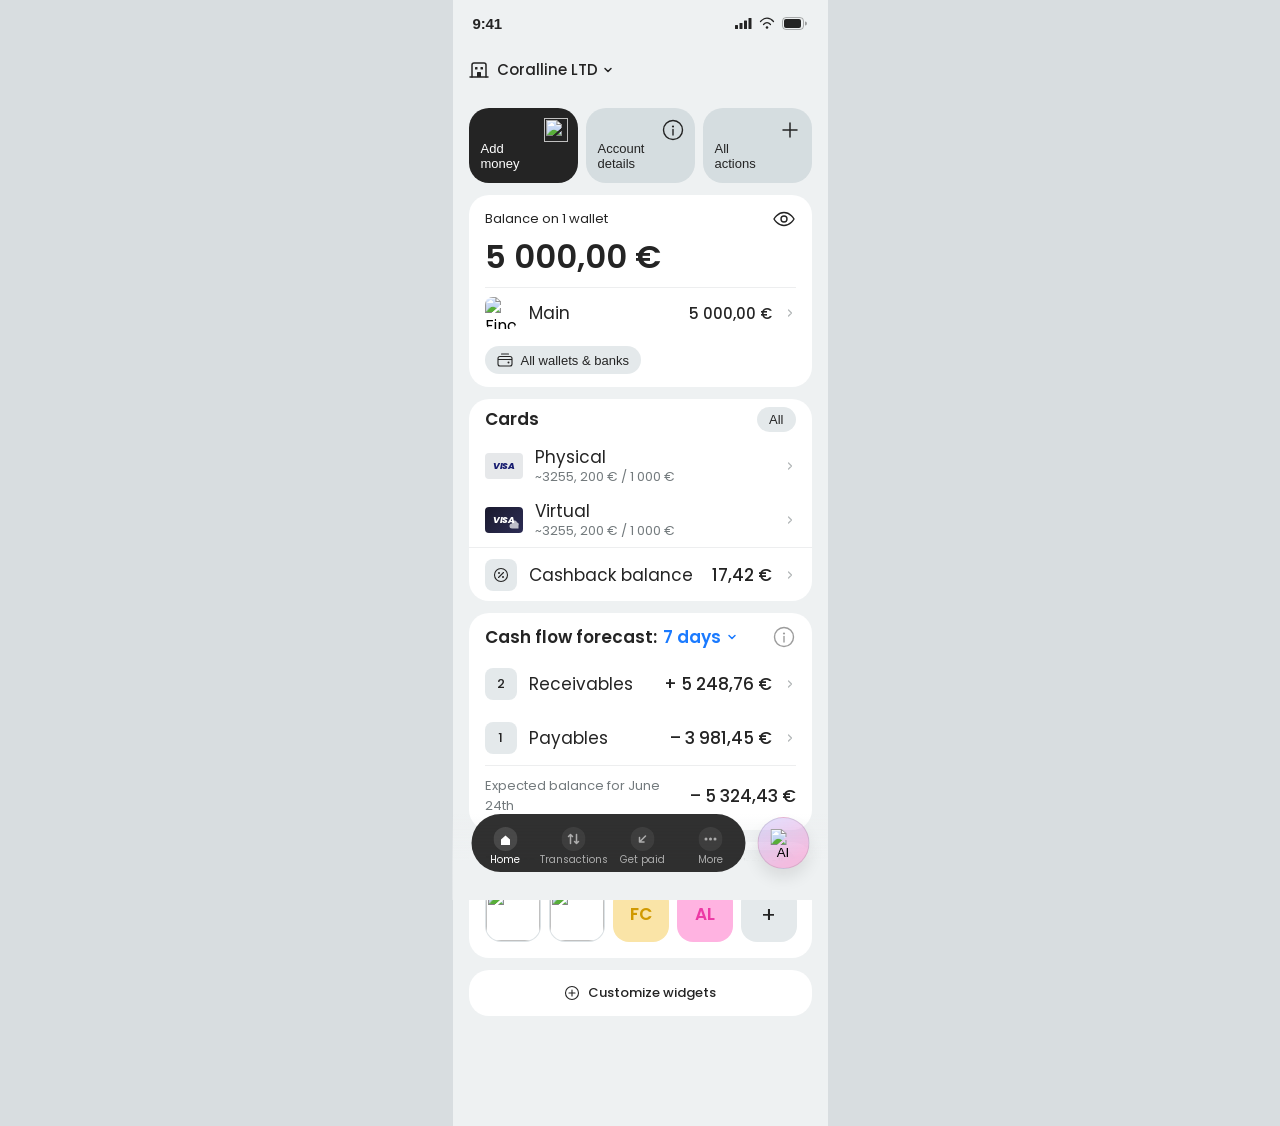
==== index.html @ 4041e0fc "added-card" ====
<!DOCTYPE html>
<html lang="en">
<head>
  <meta charset="UTF-8">
  <meta name="viewport" content="width=375, initial-scale=1.0, maximum-scale=1.0">
  <title>Finom – Dashboard</title>
  <link href="https://fonts.googleapis.com/css2?family=Poppins:wght@400;500;600&display=swap" rel="stylesheet">
  <style>
    *, *::before, *::after { box-sizing: border-box; margin: 0; padding: 0; }

    body {
      background: #d8dde0;
      display: flex;
      justify-content: center;
      min-height: 100vh;
      font-family: 'Poppins', sans-serif;
    }

    /* ── Screen shell ─────────────────────────────────────────── */
    .screen {
      width: 375px;
      background: #eef1f2;
      min-height: 100vh;
      position: relative;
      overflow-x: hidden;
    }

    /* ── Status bar ───────────────────────────────────────────── */
    .status-bar {
      background: #eef1f2;
      display: flex;
      justify-content: space-between;
      align-items: center;
      padding: 14px 20px 12px 20px;
      height: 44px;
    }
    .status-time {
      font-family: -apple-system, 'SF Pro Text', sans-serif;
      font-size: 15px;
      font-weight: 600;
      color: #242424;
      letter-spacing: -0.165px;
    }
    .status-icons { display: flex; align-items: center; gap: 7px; }

    /* ── Navigation bar ───────────────────────────────────────── */
    .nav-bar {
      background: #eef1f2;
      padding: 8px 16px;
      display: flex;
      align-items: center;
      height: 52px;
    }
    .nav-company {
      display: flex;
      align-items: center;
      gap: 8px;
    }
    .nav-company-name {
      display: flex;
      align-items: center;
      gap: 4px;
      font-size: 15px;
      font-weight: 500;
      color: #242424;
      line-height: 22px;
    }

    /* ── Scrollable content ───────────────────────────────────── */
    .content {
      padding: 12px 16px 110px;
      display: flex;
      flex-direction: column;
      gap: 12px;
    }

    /* ── Widget card base ─────────────────────────────────────── */
    .widget-card {
      background: #fff;
      border-radius: 20px;
      overflow: hidden;
      width: 100%;
    }

    /* ── Quick actions ────────────────────────────────────────── */
    .quick-actions {
      display: flex;
      gap: 8px;
    }
    .qa-btn {
      flex: 1;
      height: 75px;
      border-radius: 20px;
      position: relative;
      overflow: hidden;
      cursor: pointer;
      border: none;
      background: transparent;
    }
    .qa-btn.dark  { background: #242424; }
    .qa-btn.light { background: rgba(37, 78, 92, 0.12); }
    .qa-label {
      position: absolute;
      bottom: 12px;
      left: 12px;
      font-size: 13px;
      font-weight: 500;
      line-height: 15px;
      text-align: left;
    }
    .qa-btn.dark  .qa-label { color: #fff; }
    .qa-btn.light .qa-label { color: #242424; }
    .qa-icon {
      position: absolute;
      top: 10px;
      right: 10px;
      width: 24px;
      height: 24px;
      display: flex;
      align-items: center;
      justify-content: center;
    }

    /* ── Balance widget ───────────────────────────────────────── */
    .balance-title-row {
      display: flex;
      justify-content: space-between;
      align-items: center;
      padding: 12px 16px 4px;
    }
    .balance-label {
      font-size: 13px;
      font-weight: 400;
      color: #242424;
      line-height: 20px;
    }
    .balance-amount-row { padding: 4px 16px 12px; }
    .balance-amount {
      font-size: 32px;
      font-weight: 600;
      color: #242424;
      line-height: 36px;
    }
    .row-divider {
      height: 1px;
      background: rgba(36,47,51,0.08);
      margin: 0 16px;
    }
    .wallet-row {
      display: flex;
      align-items: center;
      gap: 12px;
      padding: 0 16px;
      height: 50px;
    }
    .finom-logo {
      width: 32px;
      height: 32px;
      border-radius: 8px;
      flex-shrink: 0;
      object-fit: cover;
    }
    .wallet-name {
      flex: 1;
      font-size: 17px;
      font-weight: 400;
      color: #242424;
    }
    .wallet-balance {
      font-size: 15px;
      font-weight: 500;
      color: #242424;
    }
    .all-wallets-wrap { padding: 8px 16px 12px; }
    .pill-btn {
      display: inline-flex;
      align-items: center;
      gap: 8px;
      background: rgba(37, 78, 92, 0.12);
      border: none;
      border-radius: 14px;
      padding: 6px 12px;
      font-size: 13px;
      font-weight: 500;
      color: #242424;
      cursor: pointer;
      line-height: 13px;
    }

    /* ── Cards widget ─────────────────────────────────────────── */
    .widget-header {
      display: flex;
      align-items: center;
      justify-content: space-between;
      padding: 6px 16px;
      height: 40px;
    }
    .widget-title {
      font-size: 17px;
      font-weight: 600;
      color: #242424;
      line-height: 22px;
    }
    .badge-btn {
      background: rgba(37, 78, 92, 0.12);
      border: none;
      border-radius: 14px;
      padding: 5px 12px;
      font-size: 13px;
      font-weight: 500;
      color: #242424;
      cursor: pointer;
    }
    .card-row {
      display: flex;
      align-items: center;
      gap: 12px;
      padding: 0 16px;
      height: 54px;
    }
    .card-thumb {
      width: 38px;
      height: 26px;
      border-radius: 4px;
      display: flex;
      align-items: center;
      justify-content: center;
      flex-shrink: 0;
      position: relative;
      overflow: hidden;
    }
    .card-thumb.physical { background: #e6e8ea; }
    .card-thumb.virtual  { background: linear-gradient(135deg, #1a1a2e 0%, #2c2c54 100%); }
    .card-visa {
      font-size: 9px;
      font-style: italic;
      font-weight: 800;
      letter-spacing: -0.5px;
      line-height: 1;
    }
    .card-thumb.physical .card-visa { color: #1a1f71; }
    .card-thumb.virtual  .card-visa { color: #fff; }
    .cloud-badge {
      position: absolute;
      bottom: 2px;
      right: 2px;
      width: 12px;
      height: 12px;
    }
    .card-info { flex: 1; }
    .card-name {
      font-size: 17px;
      font-weight: 400;
      color: #242424;
      line-height: 22px;
    }
    .card-sub {
      font-size: 13px;
      font-weight: 400;
      color: rgba(36,47,51,0.64);
      line-height: 18px;
    }
    .cashback-row {
      display: flex;
      align-items: center;
      gap: 12px;
      padding: 0 16px;
      height: 54px;
      border-top: 1px solid rgba(36,47,51,0.08);
    }
    .icon-block {
      width: 32px;
      height: 32px;
      background: rgba(37, 78, 92, 0.12);
      border-radius: 8px;
      display: flex;
      align-items: center;
      justify-content: center;
      flex-shrink: 0;
    }
    .row-label {
      flex: 1;
      font-size: 17px;
      font-weight: 400;
      color: #242424;
    }
    .row-value {
      font-size: 17px;
      font-weight: 500;
      color: #242424;
    }

    /* ── Cash flow widget ─────────────────────────────────────── */
    .cashflow-header {
      display: flex;
      align-items: center;
      justify-content: space-between;
      padding: 12px 16px 8px;
    }
    .cashflow-title {
      display: flex;
      align-items: center;
      gap: 2px;
      font-size: 17px;
      font-weight: 600;
      color: #242424;
      line-height: 22px;
    }
    .cashflow-period { color: #1a7aff; }
    .cashflow-row {
      display: flex;
      align-items: center;
      gap: 12px;
      padding: 0 16px;
      height: 54px;
    }
    .cashflow-conclusion {
      display: flex;
      justify-content: space-between;
      align-items: center;
      padding: 10px 16px 14px;
    }
    .cashflow-conclusion-label {
      font-size: 13px;
      color: rgba(36,47,51,0.64);
      line-height: 20px;
    }
    .cashflow-conclusion-value {
      font-size: 17px;
      font-weight: 500;
      color: #242424;
      white-space: nowrap;
    }

    /* ── Cash flow count badge ────────────────────────────────── */
    .cashflow-badge {
      width: 32px;
      height: 32px;
      background: rgba(37, 78, 92, 0.12);
      border-radius: 8px;
      display: flex;
      align-items: center;
      justify-content: center;
      font-size: 13px;
      font-weight: 500;
      color: #242424;
      flex-shrink: 0;
    }

    /* ── Team avatar widget ───────────────────────────────────── */
    .team-avatars-row {
      display: flex;
      gap: 8px;
      padding: 4px 16px 16px;
      overflow-x: auto;
      -ms-overflow-style: none;
      scrollbar-width: none;
    }
    .team-avatars-row::-webkit-scrollbar { display: none; }
    .team-avatar {
      width: 56px;
      height: 56px;
      border-radius: 16px;
      flex-shrink: 0;
      display: flex;
      align-items: center;
      justify-content: center;
      font-size: 17px;
      font-weight: 600;
      overflow: hidden;
      position: relative;
    }
    .team-avatar--photo {
      border: 1px solid rgba(37, 78, 92, 0.16);
      background: #fff;
    }
    .team-avatar--photo img {
      width: 100%;
      height: 100%;
      object-fit: cover;
    }
    .team-avatar--yellow { background: #fae4a7; color: #d09900; }
    .team-avatar--pink   { background: #ffb3e1; color: #ed39a5; }
    .team-avatar--add    { background: rgba(37, 78, 92, 0.12); color: #242424; font-weight: 400; font-size: 22px; }

    /* ── Customizer widget ────────────────────────────────────── */
    .customizer {
      display: flex;
      align-items: center;
      justify-content: center;
      padding: 13px 16px;
    }
    .customizer-btn {
      display: flex;
      align-items: center;
      gap: 8px;
      background: none;
      border: none;
      cursor: pointer;
      font-size: 13px;
      font-weight: 500;
      color: #242424;
      font-family: 'Poppins', sans-serif;
    }

    /* ── Chevron ──────────────────────────────────────────────── */
    .chev { flex-shrink: 0; }

    /* ── Bottom navigation ────────────────────────────────────── */
    .bottom-nav {
      position: fixed;
      bottom: 0;
      left: 50%;
      transform: translateX(-50%);
      width: 375px;
      height: 86px;
      background: linear-gradient(to bottom, rgba(238,241,242,0) 0%, #eef1f2 55%);
      display: flex;
      align-items: flex-start;
      justify-content: center;
      padding-top: 0;
      pointer-events: none;
    }
    .tab-bar-wrap {
      display: flex;
      align-items: center;
      gap: 12px;
      pointer-events: all;
    }
    .tab-bar {
      background: rgba(36, 36, 36, 0.94);
      border-radius: 40px;
      height: 58px;
      display: flex;
      width: 274px;
    }
    .tab {
      flex: 1;
      display: flex;
      flex-direction: column;
      align-items: center;
      justify-content: center;
      gap: 4px;
      padding: 7px 0 2px;
      cursor: pointer;
      text-decoration: none;
    }
    .tab-icon { width: 24px; height: 24px; opacity: 0.6; }
    .tab-icon svg { width: 100%; height: 100%; }
    .tab.active .tab-icon { opacity: 1; }
    .tab-label {
      font-size: 10px;
      font-weight: 400;
      color: rgba(255,255,255,0.6);
      line-height: 10px;
    }
    .tab.active .tab-label { color: #fff; }
    .ai-btn {
      width: 52px;
      height: 52px;
      border-radius: 50%;
      background: linear-gradient(150deg, rgba(169,142,242,0.3) 12%, rgba(254,66,180,0.3) 78%);
      border: 1px solid rgba(0,0,0,0.1);
      box-shadow: 0 9px 16px rgba(0,0,0,0.09);
      cursor: pointer;
      display: flex;
      align-items: center;
      justify-content: center;
      flex-shrink: 0;
    }
    .ai-btn img { width: 26px; height: 29px; }

    /* ═══════════════════════════════════════════
       CARDS OVERLAY
       ═══════════════════════════════════════════ */

    /* Root — initially hidden */
    .co-overlay {
      position: fixed; inset: 0; z-index: 200;
      pointer-events: none; opacity: 0;
      transition: opacity 200ms ease;
    }
    .co-overlay.is-open { pointer-events: all; opacity: 1; }

    /* Dimmed backdrop */
    .co-backdrop {
      position: absolute; inset: 0;
      background: rgba(0, 0, 0, 0.45); cursor: pointer;
    }

    /* Peek card behind the sheet (visible in the gap at top) */
    .co-peek-card {
      position: absolute; top: 32px; left: 50%;
      width: 351px; height: 40px;
      transform: translateX(-50%) translateY(100%);
      background: #d8dbdd;
      border-radius: 20px 20px 0 0;
      transition: transform 220ms cubic-bezier(0.4, 0, 0.2, 1);
      z-index: 0;
    }
    .co-overlay.is-open .co-peek-card { transform: translateX(-50%) translateY(0); }

    /* Sheet (375 px, starts below status bar with rounded top) */
    .co-sheet {
      position: absolute; top: 42px; bottom: 0; left: 50%;
      width: 375px; background: #eef1f2;
      border-radius: 20px 20px 0 0;
      display: flex; flex-direction: column;
      transform: translateX(-50%) translateY(100%);
      transition: transform 220ms cubic-bezier(0.4, 0, 0.2, 1);
      overflow: hidden; z-index: 1;
    }
    .co-overlay.is-open .co-sheet { transform: translateX(-50%) translateY(0); }

    /* Close-button row */
    .co-header {
      background: transparent; height: 44px;
      display: flex; align-items: center; padding: 0 12px; flex-shrink: 0;
    }
    .co-close-btn {
      width: 32px; height: 32px; border-radius: 50%;
      background: rgba(37, 78, 92, 0.08); border: none; cursor: pointer;
      display: flex; align-items: center; justify-content: center;
    }

    /* Scrollable body */
    .co-body {
      flex: 1; overflow-y: auto; padding: 12px 16px 40px;
      display: flex; flex-direction: column; gap: 12px;
      -webkit-overflow-scrolling: touch;
    }

    /* White section cards */
    .co-section { background: #fff; border-radius: 20px; overflow: hidden; flex-shrink: 0; }

    /* ── Physical card visual ───────────────── */
    .co-card-wrap { display: flex; justify-content: center; padding: 16px 16px 0; }
    .co-card {
      width: 278px; height: 174px; border-radius: 12px;
      background: linear-gradient(145deg, #e6e9ea 0%, #d0d5d6 55%, #e2e5e6 100%);
      box-shadow: 0 26px 14px -20px rgba(0, 0, 0, 0.1);
      position: relative; overflow: hidden; flex-shrink: 0;
      border: 1px solid rgba(81, 81, 81, 0.25);
    }
    /* Embossed horizontal texture */
    .co-card::before {
      content: ''; position: absolute; inset: 0; pointer-events: none;
      background: repeating-linear-gradient(
        0deg, transparent, transparent 7px,
        rgba(255,255,255,0.14) 7px, rgba(255,255,255,0.14) 8px);
    }
    /* Top-left shine */
    .co-card::after {
      content: ''; position: absolute; inset: 0; pointer-events: none;
      background: linear-gradient(135deg, rgba(255,255,255,0.28) 0%, transparent 55%);
    }
    .co-card__brand {
      position: absolute; top: 14px; left: 16px; z-index: 1;
      font-size: 21px; font-weight: 600; font-style: italic;
      color: #fe42b4; letter-spacing: -0.5px; line-height: 1;
    }
    .co-card__label-row {
      position: absolute; bottom: 44px; left: 16px; z-index: 1;
      display: flex; align-items: center; gap: 5px;
    }
    .co-card__label { font-size: 14px; font-weight: 400; color: #3a3a3a; line-height: 1; }
    .co-card__bottom {
      position: absolute; bottom: 14px; left: 16px; right: 16px; z-index: 1;
      display: flex; align-items: center; justify-content: space-between;
    }
    .co-card__number { font-size: 13px; color: #3a3a3a; letter-spacing: 0.5px; line-height: 1; }
    .co-card__visa { font-size: 16px; font-style: italic; font-weight: 800; color: #1a1f71; letter-spacing: -1px; }

    /* ── Card quick-action buttons ──────────── */
    .co-card-actions { display: flex; justify-content: center; padding: 16px 8px 14px; }
    .co-card-action {
      flex: 1; max-width: 96px;
      display: flex; flex-direction: column; align-items: center; gap: 6px;
      background: none; border: none; cursor: pointer; padding: 0;
    }
    .co-card-action__icon {
      width: 44px; height: 44px; border-radius: 50%;
      background: rgba(37, 78, 92, 0.1);
      display: flex; align-items: center; justify-content: center;
    }
    .co-card-action__label { font-size: 13px; color: #242424; line-height: 18px; }

    /* ── List rows ──────────────────────────── */
    .co-row {
      display: flex; align-items: center; gap: 16px;
      padding: 0 16px; min-height: 54px; cursor: pointer;
    }
    .co-row + .co-row { border-top: 1px solid rgba(36, 47, 51, 0.08); }

    .co-icon-block {
      width: 32px; height: 32px; border-radius: 8px;
      background: rgba(37, 78, 92, 0.1);
      display: flex; align-items: center; justify-content: center; flex-shrink: 0;
    }
    .co-avatar { width: 32px; height: 32px; border-radius: 50%; flex-shrink: 0; object-fit: cover; }

    /* Title as direct flex child (no subtitle) */
    .co-row > .co-row-title { flex: 1; }

    .co-row-text { flex: 1; display: flex; flex-direction: column; gap: 1px; padding: 8px 0; min-width: 0; }
    .co-row-title { font-size: 17px; font-weight: 400; color: #242424; line-height: 22px; }
    .co-row-sub { font-size: 13px; color: rgba(36, 47, 51, 0.64); line-height: 20px; }

    /* ── Limits section ─────────────────────── */
    .co-limits-header {
      display: flex; align-items: center; justify-content: space-between; padding: 8px 16px 6px;
    }
    .co-section-title { font-size: 17px; font-weight: 600; color: #242424; line-height: 22px; }
    .co-ai-chip {
      width: 28px; height: 28px; border-radius: 14px;
      background: linear-gradient(150deg, rgba(169,142,242,0.28) 12%, rgba(254,66,180,0.28) 78%);
      border: none; cursor: pointer;
      display: flex; align-items: center; justify-content: center;
    }
    .co-limit-item { padding: 10px 16px 4px; }
    .co-limit-item + .co-limit-item { padding-top: 6px; }
    .co-limit-label { display: block; font-size: 13px; color: rgba(36,47,51,0.64); line-height: 20px; margin-bottom: 2px; }
    .co-limit-value { font-size: 17px; color: #242424; line-height: 22px; margin-bottom: 8px; }
    .co-limit-total { color: rgba(36, 47, 51, 0.64); }
    .co-progress {
      height: 4px; border-radius: 2px;
      background: rgba(37, 78, 92, 0.12); overflow: hidden; margin-bottom: 10px;
    }
    .co-progress__fill { height: 100%; border-radius: 2px; background: #fe42b4; }

    /* ── Card benefits ──────────────────────── */
    .co-benefits-headline { padding: 8px 16px 4px; }
    .co-benefits-title { font-size: 17px; font-weight: 600; color: #242424; line-height: 22px; }

    /* Promo upgrade section (gradient, inset) */
    .co-promo-section {
      margin: 0 4px 4px;
      background: linear-gradient(to right, #eef1f2 0%, #fff4fb 100%);
      border-radius: 16px; overflow: hidden; padding-top: 4px;
    }
    .co-promo-section .co-row + .co-row { border-top-color: rgba(36, 47, 51, 0.06); }

    .co-cta-wrap { padding: 6px 12px 12px; }
    .co-cta-btn {
      width: 100%; height: 36px; background: #242424; color: #fff;
      border: none; border-radius: 14px;
      font-size: 13px; font-weight: 500; font-family: 'Poppins', sans-serif;
      cursor: pointer; display: flex; align-items: center; justify-content: center;
    }
    .co-cta-btn:active { opacity: 0.85; }

    /* ── AI floating button (cards overlay) ──── */
    .co-ai-float {
      position: fixed; right: calc(50% - 375px/2 + 16px); bottom: 40px;
      z-index: 210;
      width: 48px; height: 48px; border-radius: 24px;
      background: linear-gradient(140deg, #a98ef2 0%, #fe42b4 100%);
      border: none; cursor: pointer; box-shadow: 0 4px 16px rgba(169, 142, 242, 0.35);
      display: flex; align-items: center; justify-content: center;
      opacity: 0; pointer-events: none;
      transition: opacity 200ms ease;
    }
    .co-overlay.is-open .co-ai-float { opacity: 1; pointer-events: all; }
    .co-ai-float:active { transform: scale(0.95); }

    /* ── Home indicator bar ────────────────────── */
    .co-home-indicator {
      flex-shrink: 0; display: flex; justify-content: center;
      padding: 8px 0 6px; background: #eef1f2;
    }
    .co-home-indicator__bar {
      width: 134px; height: 5px; border-radius: 100px;
      background: #242424;
    }

    /* Make dashboard card rows look tappable */
    .card-row { cursor: pointer; }
    .card-row:active { background: rgba(37, 78, 92, 0.04); }
  </style>
</head>
<body>
<div class="screen">

  <!-- STATUS BAR -->
  <div class="status-bar">
    <span class="status-time">9:41</span>
    <div class="status-icons">
      <!-- Signal -->
      <svg width="17" height="11" viewBox="0 0 17 11" fill="none">
        <rect x="0"  y="7"  width="3" height="4" rx="0.5" fill="#242424"/>
        <rect x="4.5" y="5" width="3" height="6" rx="0.5" fill="#242424"/>
        <rect x="9"  y="2.5" width="3" height="8.5" rx="0.5" fill="#242424"/>
        <rect x="13.5" y="0" width="3" height="11" rx="0.5" fill="#242424"/>
      </svg>
      <!-- WiFi -->
      <svg width="16" height="12" viewBox="0 0 16 12" fill="none">
        <circle cx="8" cy="10.5" r="1.3" fill="#242424"/>
        <path d="M4.5 7.5C5.6 6.2 6.7 5.6 8 5.6s2.4.6 3.5 1.9" stroke="#242424" stroke-width="1.2" stroke-linecap="round" fill="none"/>
        <path d="M1.5 4.5C3.2 2.4 5.5 1.2 8 1.2s4.8 1.2 6.5 3.3" stroke="#242424" stroke-width="1.2" stroke-linecap="round" fill="none"/>
      </svg>
      <!-- Battery -->
      <svg width="26" height="13" viewBox="0 0 26 13" fill="none">
        <rect x="0.5" y="0.5" width="21" height="12" rx="3.5" stroke="#242424" stroke-opacity="0.35"/>
        <rect x="2" y="2" width="17" height="9" rx="2" fill="#242424"/>
        <path d="M23 4.5v4a2 2 0 000-4z" fill="#242424" fill-opacity="0.4"/>
      </svg>
    </div>
  </div>

  <!-- NAV BAR -->
  <div class="nav-bar">
    <div class="nav-company">
      <!-- Building icon -->
      <svg width="20" height="20" viewBox="0 0 20 20" fill="none">
        <path d="M3 17V5a2 2 0 012-2h10a2 2 0 012 2v12" stroke="#242424" stroke-width="1.5" stroke-linecap="round"/>
        <path d="M1 17h18" stroke="#242424" stroke-width="1.5" stroke-linecap="round"/>
        <rect x="6"  y="7" width="2.5" height="2.5" rx="0.5" fill="#242424"/>
        <rect x="11.5" y="7" width="2.5" height="2.5" rx="0.5" fill="#242424"/>
        <rect x="8"  y="12" width="4" height="5" rx="0.5" fill="#242424"/>
      </svg>
      <div class="nav-company-name">
        <span>Coralline LTD</span>
        <svg width="12" height="12" viewBox="0 0 12 12" fill="none">
          <path d="M3 4.5L6 7.5L9 4.5" stroke="#242424" stroke-width="1.5" stroke-linecap="round" stroke-linejoin="round"/>
        </svg>
      </div>
    </div>
  </div>

  <!-- SCROLLABLE CONTENT -->
  <div class="content">

    <!-- QUICK ACTIONS -->
    <div class="quick-actions">
      <button class="qa-btn dark">
        <span class="qa-label">Add<br>money</span>
        <div class="qa-icon">
          <img src="https://www.figma.com/api/mcp/asset/cbada27a-53e3-4324-b520-b8fc43538e78" alt="" width="24" height="24">
        </div>
      </button>
      <button class="qa-btn light">
        <span class="qa-label">Account<br>details</span>
        <div class="qa-icon">
          <svg width="24" height="24" viewBox="0 0 24 24" fill="none">
            <circle cx="12" cy="12" r="9.5" stroke="#242424" stroke-width="1.4" fill="none"/>
            <circle cx="12" cy="8.5" r="1.1" fill="#242424"/>
            <path d="M12 11.5v5.5" stroke="#242424" stroke-width="1.4" stroke-linecap="round"/>
          </svg>
        </div>
      </button>
      <button class="qa-btn light">
        <span class="qa-label">All<br>actions</span>
        <div class="qa-icon">
          <svg width="24" height="24" viewBox="0 0 24 24" fill="none">
            <path d="M12 5v14M5 12h14" stroke="#242424" stroke-width="1.5" stroke-linecap="round"/>
          </svg>
        </div>
      </button>
    </div>

    <!-- BALANCE WIDGET -->
    <div class="widget-card">
      <div class="balance-title-row">
        <span class="balance-label">Balance on 1 wallet</span>
        <!-- Eye icon -->
        <svg width="24" height="24" viewBox="0 0 24 24" fill="none">
          <path d="M2 12C2 12 5.5 5.5 12 5.5S22 12 22 12 18.5 18.5 12 18.5 2 12 2 12z" stroke="#242424" stroke-width="1.4" fill="none"/>
          <circle cx="12" cy="12" r="3" stroke="#242424" stroke-width="1.4" fill="none"/>
        </svg>
      </div>
      <div class="balance-amount-row">
        <div class="balance-amount">5 000,00 €</div>
      </div>
      <div class="row-divider"></div>
      <div class="wallet-row">
        <img class="finom-logo" src="https://www.figma.com/api/mcp/asset/4c84f745-b916-41ed-b7e9-ba9eabcc8ef0" alt="Finom">
        <span class="wallet-name">Main</span>
        <span class="wallet-balance">5 000,00 €</span>
        <svg class="chev" width="12" height="12" viewBox="0 0 12 12" fill="none">
          <path d="M4.5 3L7.5 6L4.5 9" stroke="rgba(36,47,51,0.35)" stroke-width="1.2" stroke-linecap="round" stroke-linejoin="round"/>
        </svg>
      </div>
      <div class="all-wallets-wrap">
        <button class="pill-btn">
          <svg width="16" height="16" viewBox="0 0 16 16" fill="none">
            <rect x="1" y="4.5" width="14" height="9.5" rx="2" stroke="#242424" stroke-width="1.1" fill="none"/>
            <path d="M1 7.5h14" stroke="#242424" stroke-width="1.1"/>
            <path d="M4.5 2h7" stroke="#242424" stroke-width="1.1" stroke-linecap="round"/>
            <circle cx="11.5" cy="10.5" r="1" fill="#242424"/>
          </svg>
          All wallets &amp; banks
        </button>
      </div>
    </div>

    <!-- CARDS WIDGET -->
    <div class="widget-card">
      <div class="widget-header">
        <span class="widget-title">Cards</span>
        <button class="badge-btn">All</button>
      </div>

      <!-- Physical -->
      <div class="card-row">
        <div class="card-thumb physical">
          <span class="card-visa">VISA</span>
        </div>
        <div class="card-info">
          <div class="card-name">Physical</div>
          <div class="card-sub">~3255, 200 € / 1 000 €</div>
        </div>
        <svg class="chev" width="12" height="12" viewBox="0 0 12 12" fill="none">
          <path d="M4.5 3L7.5 6L4.5 9" stroke="rgba(36,47,51,0.35)" stroke-width="1.2" stroke-linecap="round" stroke-linejoin="round"/>
        </svg>
      </div>

      <!-- Virtual -->
      <div class="card-row">
        <div class="card-thumb virtual">
          <span class="card-visa">VISA</span>
          <svg class="cloud-badge" viewBox="0 0 12 9" fill="none">
            <path d="M9.5 8H3a2.5 2.5 0 010-5 2.5 2.5 0 015-1 2 2 0 011.5 3z" fill="rgba(255,255,255,0.7)"/>
          </svg>
        </div>
        <div class="card-info">
          <div class="card-name">Virtual</div>
          <div class="card-sub">~3255, 200 € / 1 000 €</div>
        </div>
        <svg class="chev" width="12" height="12" viewBox="0 0 12 12" fill="none">
          <path d="M4.5 3L7.5 6L4.5 9" stroke="rgba(36,47,51,0.35)" stroke-width="1.2" stroke-linecap="round" stroke-linejoin="round"/>
        </svg>
      </div>

      <!-- Cashback -->
      <div class="cashback-row">
        <div class="icon-block">
          <svg width="16" height="16" viewBox="0 0 16 16" fill="none">
            <circle cx="8" cy="8" r="6.5" stroke="#242424" stroke-width="1.1" fill="none"/>
            <path d="M5.5 10.5l5-5" stroke="#242424" stroke-width="1.1" stroke-linecap="round"/>
            <circle cx="6" cy="6" r="1" fill="#242424"/>
            <circle cx="10" cy="10" r="1" fill="#242424"/>
          </svg>
        </div>
        <span class="row-label">Cashback balance</span>
        <span class="row-value">17,42 €</span>
        <svg class="chev" width="12" height="12" viewBox="0 0 12 12" fill="none">
          <path d="M4.5 3L7.5 6L4.5 9" stroke="rgba(36,47,51,0.35)" stroke-width="1.2" stroke-linecap="round" stroke-linejoin="round"/>
        </svg>
      </div>
    </div>

    <!-- CASH FLOW FORECAST WIDGET -->
    <div class="widget-card">
      <div class="cashflow-header">
        <div class="cashflow-title">
          Cash flow forecast:&nbsp;<span class="cashflow-period">7 days</span>
          <svg width="12" height="12" viewBox="0 0 12 12" fill="none" style="margin-left:3px">
            <path d="M3 4.5L6 7.5L9 4.5" stroke="#1a7aff" stroke-width="1.5" stroke-linecap="round" stroke-linejoin="round"/>
          </svg>
        </div>
        <svg width="24" height="24" viewBox="0 0 24 24" fill="none" style="opacity:.45">
          <circle cx="12" cy="12" r="9.5" stroke="#242424" stroke-width="1.4" fill="none"/>
          <circle cx="12" cy="8.5" r="1.1" fill="#242424"/>
          <path d="M12 11.5v5.5" stroke="#242424" stroke-width="1.4" stroke-linecap="round"/>
        </svg>
      </div>

      <!-- Receivables row -->
      <div class="cashflow-row">
        <div class="cashflow-badge">2</div>
        <span class="row-label">Receivables</span>
        <span class="row-value">+ 5 248,76 €</span>
        <svg class="chev" width="12" height="12" viewBox="0 0 12 12" fill="none">
          <path d="M4.5 3L7.5 6L4.5 9" stroke="rgba(36,47,51,0.35)" stroke-width="1.2" stroke-linecap="round" stroke-linejoin="round"/>
        </svg>
      </div>

      <!-- Payables row -->
      <div class="cashflow-row">
        <div class="cashflow-badge">1</div>
        <span class="row-label">Payables</span>
        <span class="row-value">– 3 981,45 €</span>
        <svg class="chev" width="12" height="12" viewBox="0 0 12 12" fill="none">
          <path d="M4.5 3L7.5 6L4.5 9" stroke="rgba(36,47,51,0.35)" stroke-width="1.2" stroke-linecap="round" stroke-linejoin="round"/>
        </svg>
      </div>

      <div class="row-divider" style="margin:0 16px"></div>

      <div class="cashflow-conclusion">
        <span class="cashflow-conclusion-label">Expected balance for June 24th</span>
        <span class="cashflow-conclusion-value">– 5 324,43 €</span>
      </div>
    </div>

    <!-- TEAM WIDGET -->
    <div class="widget-card">
      <div class="widget-header">
        <span class="widget-title">Team</span>
        <button class="badge-btn">Show all</button>
      </div>
      <div class="team-avatars-row">
        <div class="team-avatar team-avatar--photo">
          <img src="https://www.figma.com/api/mcp/asset/64c27473-74d2-424d-bde2-2c712af8c75f" alt="">
        </div>
        <div class="team-avatar team-avatar--photo">
          <img src="https://www.figma.com/api/mcp/asset/64c27473-74d2-424d-bde2-2c712af8c75f" alt="">
        </div>
        <div class="team-avatar team-avatar--yellow">FC</div>
        <div class="team-avatar team-avatar--pink">AL</div>
        <div class="team-avatar team-avatar--add">+</div>
      </div>
    </div>

    <!-- WIDGET CUSTOMIZER -->
    <div class="widget-card">
      <div class="customizer">
        <button class="customizer-btn">
          <svg width="16" height="16" viewBox="0 0 16 16" fill="none">
            <circle cx="8" cy="8" r="6.5" stroke="#242424" stroke-width="1.1" fill="none"/>
            <path d="M8 5v6M5 8h6" stroke="#242424" stroke-width="1.1" stroke-linecap="round"/>
          </svg>
          Customize widgets
        </button>
      </div>
    </div>

  </div><!-- /content -->

  <!-- BOTTOM NAVIGATION -->
  <div class="bottom-nav">
    <div class="tab-bar-wrap">
      <div class="tab-bar">
        <a href="index.html" class="tab active">
          <div class="tab-icon">
            <svg viewBox="0 0 24 24" fill="none">
              <circle cx="12" cy="12" r="12" fill="rgba(255,255,255,0.12)"/>
              <path d="M7.5 12.5L12 8.5l4.5 4v5a.5.5 0 01-.5.5H8a.5.5 0 01-.5-.5v-5z" fill="white"/>
            </svg>
          </div>
          <span class="tab-label">Home</span>
        </a>
        <a href="transactions.html" class="tab">
          <div class="tab-icon">
            <svg viewBox="0 0 24 24" fill="none">
              <circle cx="12" cy="12" r="12" fill="rgba(255,255,255,0.12)"/>
              <path d="M9 7.5v9M9 7.5L7 9.5M9 7.5l2 2M15 16.5v-9M15 16.5l-2-2M15 16.5l2-2" stroke="white" stroke-width="1.5" stroke-linecap="round" stroke-linejoin="round"/>
            </svg>
          </div>
          <span class="tab-label">Transactions</span>
        </a>
        <a href="get-paid.html" class="tab">
          <div class="tab-icon">
            <svg viewBox="0 0 24 24" fill="none">
              <circle cx="12" cy="12" r="12" fill="rgba(255,255,255,0.12)"/>
              <path d="M15 9l-6 6M9 15h4.5M9 15v-4.5" stroke="white" stroke-width="1.5" stroke-linecap="round" stroke-linejoin="round"/>
            </svg>
          </div>
          <span class="tab-label">Get paid</span>
        </a>
        <a href="more.html" class="tab">
          <div class="tab-icon">
            <svg viewBox="0 0 24 24" fill="none">
              <circle cx="12" cy="12" r="12" fill="rgba(255,255,255,0.12)"/>
              <circle cx="7.5" cy="12" r="1.5" fill="white"/>
              <circle cx="12" cy="12" r="1.5" fill="white"/>
              <circle cx="16.5" cy="12" r="1.5" fill="white"/>
            </svg>
          </div>
          <span class="tab-label">More</span>
        </a>
      </div>

      <!-- AI button -->
      <button class="ai-btn">
        <img src="https://www.figma.com/api/mcp/asset/6a6616f9-99bc-4d7c-b430-ea83c80bec83" alt="AI assistant">
      </button>
    </div>
  </div>

  <!-- ═══════════════════════════════════════════
       CARDS OVERLAY
       ═══════════════════════════════════════════ -->
  <div id="cards-overlay" class="co-overlay" aria-hidden="true" role="dialog" aria-modal="true" aria-labelledby="co-limits-title">

    <!-- Backdrop — click to close -->
    <div class="co-backdrop" id="co-backdrop"></div>

    <!-- Peek card visible behind the sheet -->
    <div class="co-peek-card"></div>

    <!-- Sheet (starts below status bar, rounded top) -->
    <div class="co-sheet" id="co-sheet" tabindex="-1">

      <!-- Close row -->
      <div class="co-header">
        <button class="co-close-btn" id="co-close-btn" aria-label="Close cards">
          <svg width="14" height="14" viewBox="0 0 14 14" fill="none">
            <path d="M1 1l12 12M13 1L1 13" stroke="#242424" stroke-width="1.6" stroke-linecap="round"/>
          </svg>
        </button>
      </div>

      <!-- Scrollable body -->
      <div class="co-body">

        <!-- ── Physical card + actions ───────────────── -->
        <div class="co-section">
          <div class="co-card-wrap">
            <div class="co-card">
              <span class="co-card__brand">finom</span>
              <div class="co-card__label-row">
                <span class="co-card__label">Physical</span>
                <svg width="13" height="13" viewBox="0 0 13 13" fill="none">
                  <path d="M9.5 2a1.5 1.5 0 012.1 2.1L4.8 10.9 2 11.5l.6-2.8L9.5 2z"
                        stroke="rgba(36,47,51,0.5)" stroke-width="1.1" stroke-linejoin="round"/>
                </svg>
              </div>
              <div class="co-card__bottom">
                <span class="co-card__number">···· 2290&nbsp;&nbsp;12/27</span>
                <span class="co-card__visa">VISA</span>
              </div>
            </div>
          </div>

          <!-- Details · Freeze · Settings -->
          <div class="co-card-actions">
            <button class="co-card-action">
              <div class="co-card-action__icon">
                <svg width="20" height="20" viewBox="0 0 20 20" fill="none">
                  <path d="M1.5 10C1.5 10 4.5 4 10 4s8.5 6 8.5 6-3 6-8.5 6S1.5 10 1.5 10z"
                        stroke="#242424" stroke-width="1.3" fill="none"/>
                  <circle cx="10" cy="10" r="2.5" stroke="#242424" stroke-width="1.3" fill="none"/>
                </svg>
              </div>
              <span class="co-card-action__label">Details</span>
            </button>
            <button class="co-card-action">
              <div class="co-card-action__icon">
                <svg width="20" height="20" viewBox="0 0 20 20" fill="none">
                  <rect x="3.5" y="9" width="13" height="9" rx="2" stroke="#242424" stroke-width="1.3" fill="none"/>
                  <path d="M7 9V6.5a3 3 0 016 0V9" stroke="#242424" stroke-width="1.3" stroke-linecap="round"/>
                  <circle cx="10" cy="13.5" r="1" fill="#242424"/>
                </svg>
              </div>
              <span class="co-card-action__label">Freeze</span>
            </button>
            <button class="co-card-action">
              <div class="co-card-action__icon">
                <svg width="20" height="20" viewBox="0 0 20 20" fill="none">
                  <circle cx="10" cy="10" r="6.5" stroke="#242424" stroke-width="1.3" fill="none"/>
                  <circle cx="10" cy="10" r="2"   stroke="#242424" stroke-width="1.3" fill="none"/>
                  <path d="M10 2v2M10 16v2M2 10h2M16 10h2M4.22 4.22l1.42 1.42M14.36 14.36l1.42 1.42M4.22 15.78l1.42-1.42M14.36 5.64l1.42-1.42"
                        stroke="#242424" stroke-width="1.1" stroke-linecap="round"/>
                </svg>
              </div>
              <span class="co-card-action__label">Settings</span>
            </button>
          </div>
        </div>

        <!-- ── All transactions ──────────────────────── -->
        <div class="co-section">
          <div class="co-row">
            <div class="co-icon-block">
              <svg width="16" height="16" viewBox="0 0 16 16" fill="none">
                <path d="M2 4h12M2 7.5h9M2 11h6" stroke="#242424" stroke-width="1.1" stroke-linecap="round"/>
                <path d="M11.5 8.5v6M9.5 12.5l2 2 2-2" stroke="#242424" stroke-width="1.1" stroke-linecap="round" stroke-linejoin="round"/>
              </svg>
            </div>
            <span class="co-row-title">All transactions</span>
            <svg width="12" height="12" viewBox="0 0 12 12" fill="none">
              <path d="M4.5 3L7.5 6L4.5 9" stroke="rgba(36,47,51,0.35)" stroke-width="1.2" stroke-linecap="round" stroke-linejoin="round"/>
            </svg>
          </div>
        </div>

        <!-- ── Cardholder + Linked to Main ──────────── -->
        <div class="co-section">
          <div class="co-row">
            <img class="co-avatar"
                 src="https://www.figma.com/api/mcp/asset/64c27473-74d2-424d-bde2-2c712af8c75f"
                 alt="Rosamond Anderson">
            <div class="co-row-text">
              <span class="co-row-title">Cardholder</span>
              <span class="co-row-sub">ROSAMOND ANDERSON</span>
            </div>
            <svg width="12" height="12" viewBox="0 0 12 12" fill="none">
              <path d="M4.5 3L7.5 6L4.5 9" stroke="rgba(36,47,51,0.35)" stroke-width="1.2" stroke-linecap="round" stroke-linejoin="round"/>
            </svg>
          </div>
          <div class="co-row">
            <div class="co-icon-block">
              <svg width="16" height="16" viewBox="0 0 16 16" fill="none">
                <path d="M9 7l1-1a2.83 2.83 0 014 4l-2 2a2.83 2.83 0 01-4-4"
                      stroke="#242424" stroke-width="1.1" stroke-linecap="round"/>
                <path d="M7 9l-1 1a2.83 2.83 0 01-4-4l2-2a2.83 2.83 0 014 4"
                      stroke="#242424" stroke-width="1.1" stroke-linecap="round"/>
              </svg>
            </div>
            <div class="co-row-text">
              <span class="co-row-title">Linked to Main</span>
              <span class="co-row-sub">5 000,00 €</span>
            </div>
            <svg width="12" height="12" viewBox="0 0 12 12" fill="none">
              <path d="M4.5 3L7.5 6L4.5 9" stroke="rgba(36,47,51,0.35)" stroke-width="1.2" stroke-linecap="round" stroke-linejoin="round"/>
            </svg>
          </div>
        </div>

        <!-- ── Limits and controls ───────────────────── -->
        <div class="co-section">
          <div class="co-limits-header">
            <h2 class="co-section-title" id="co-limits-title">Limits and controls</h2>
            <button class="co-ai-chip" aria-label="Ask AI about limits">
              <!-- sparkle / stars icon -->
              <svg width="16" height="16" viewBox="0 0 16 16" fill="none">
                <path d="M8 2l1.2 3.6 3.8.3-2.9 2.5 1 3.7L8 10l-3.1 2.1 1-3.7L2.9 5.9l3.8-.3L8 2z"
                      fill="rgba(169,142,242,0.9)" stroke="rgba(169,142,242,0.6)" stroke-width="0.3" stroke-linejoin="round"/>
              </svg>
            </button>
          </div>

          <!-- Payment limit -->
          <div class="co-limit-item">
            <span class="co-limit-label">Payment limit</span>
            <div class="co-limit-value">8 000 € <span class="co-limit-total">/ 50 000 €</span></div>
            <div class="co-progress">
              <div class="co-progress__fill" style="width:16%"></div>
            </div>
          </div>

          <!-- Withdrawal limit (over) -->
          <div class="co-limit-item">
            <span class="co-limit-label">Withdrawal limit</span>
            <div class="co-limit-value">8 000 € <span class="co-limit-total">/ 5 000 €</span></div>
            <div class="co-progress">
              <div class="co-progress__fill" style="width:100%"></div>
            </div>
          </div>
        </div>

        <!-- ── Card benefits ─────────────────────────── -->
        <div class="co-section">
          <div class="co-benefits-headline">
            <h2 class="co-benefits-title">Card benefits</h2>
          </div>

          <!-- Cashback -->
          <div class="co-row">
            <div class="co-icon-block">
              <svg width="16" height="16" viewBox="0 0 16 16" fill="none">
                <circle cx="8" cy="8" r="6.5" stroke="#242424" stroke-width="1.1" fill="none"/>
                <path d="M5.5 10.5l5-5" stroke="#242424" stroke-width="1.1" stroke-linecap="round"/>
                <circle cx="6" cy="6" r="1" fill="#242424"/>
                <circle cx="10" cy="10" r="1" fill="#242424"/>
              </svg>
            </div>
            <span class="co-row-title">Cashback</span>
            <svg width="12" height="12" viewBox="0 0 12 12" fill="none">
              <path d="M4.5 3L7.5 6L4.5 9" stroke="rgba(36,47,51,0.35)" stroke-width="1.2" stroke-linecap="round" stroke-linejoin="round"/>
            </svg>
          </div>

          <!-- Special offers -->
          <div class="co-row">
            <div class="co-icon-block">
              <svg width="16" height="16" viewBox="0 0 16 16" fill="none">
                <path d="M8 1.5l1.6 4.6 4.9.4-3.7 3.2 1.2 4.8L8 12.2l-4 2.3 1.2-4.8-3.7-3.2 4.9-.4L8 1.5z"
                      stroke="#242424" stroke-width="1.1" stroke-linejoin="round" fill="none"/>
              </svg>
            </div>
            <span class="co-row-title">Special offers</span>
            <svg width="12" height="12" viewBox="0 0 12 12" fill="none">
              <path d="M4.5 3L7.5 6L4.5 9" stroke="rgba(36,47,51,0.35)" stroke-width="1.2" stroke-linecap="round" stroke-linejoin="round"/>
            </svg>
          </div>

          <!-- Promo rows: Higher limits + Travel perks + CTA -->
          <div class="co-promo-section">
            <div class="co-row">
              <div class="co-icon-block">
                <svg width="16" height="16" viewBox="0 0 16 16" fill="none">
                  <rect x="2.5" y="7.5" width="11" height="7" rx="1.5" stroke="#242424" stroke-width="1.1" fill="none"/>
                  <path d="M5.5 7.5V5a2.5 2.5 0 015 0v2.5" stroke="#242424" stroke-width="1.1" stroke-linecap="round"/>
                  <circle cx="8" cy="11" r="1" fill="#242424"/>
                </svg>
              </div>
              <div class="co-row-text">
                <span class="co-row-title">Higher limits</span>
                <span class="co-row-sub">Get up to €1K cashback and no FX fees</span>
              </div>
              <svg width="12" height="12" viewBox="0 0 12 12" fill="none" style="flex-shrink:0">
                <path d="M4.5 3L7.5 6L4.5 9" stroke="rgba(36,47,51,0.35)" stroke-width="1.2" stroke-linecap="round" stroke-linejoin="round"/>
              </svg>
            </div>
            <div class="co-row">
              <div class="co-icon-block">
                <svg width="16" height="16" viewBox="0 0 16 16" fill="none">
                  <circle cx="8" cy="8" r="6.5" stroke="#242424" stroke-width="1.1" fill="none"/>
                  <path d="M1.5 8h13M8 1.5C6 1.5 4.5 4.5 4.5 8S6 14.5 8 14.5 11.5 11.5 11.5 8 10 1.5 8 1.5z"
                        stroke="#242424" stroke-width="1.1" fill="none"/>
                </svg>
              </div>
              <div class="co-row-text">
                <span class="co-row-title">Travel perks</span>
                <span class="co-row-sub">Free business lounges, eSIMs and Fast Track</span>
              </div>
              <svg width="12" height="12" viewBox="0 0 12 12" fill="none" style="flex-shrink:0">
                <path d="M4.5 3L7.5 6L4.5 9" stroke="rgba(36,47,51,0.35)" stroke-width="1.2" stroke-linecap="round" stroke-linejoin="round"/>
              </svg>
            </div>
            <div class="co-cta-wrap">
              <button class="co-cta-btn">Explore Prime benefits</button>
            </div>
          </div>

        </div><!-- /co-section benefits -->

      </div><!-- /co-body -->

      <!-- Home indicator -->
      <div class="co-home-indicator">
        <div class="co-home-indicator__bar"></div>
      </div>

    </div><!-- /co-sheet -->

    <!-- AI floating action button -->
    <button class="co-ai-float" id="co-ai-float" aria-label="Open AI assistant">
      <svg width="24" height="24" viewBox="0 0 24 24" fill="none">
        <path d="M20 2H4c-1.1 0-2 .9-2 2v18l4-4h14c1.1 0 2-.9 2-2V4c0-1.1-.9-2-2-2z" fill="rgba(255,255,255,0.95)"/>
      </svg>
    </button>

  </div><!-- /co-overlay -->

</div><!-- /screen -->

<script src="js/app-context.js"></script>
<script>
(function () {
  var ctx = { currentScreen: 'dashboard' };

  var nameEl = document.querySelector('.nav-company-name span');
  if (nameEl) ctx.companyName = nameEl.textContent.trim();

  var balEl = document.querySelector('.balance-amount');
  if (balEl) {
    ctx.balance = {
      total: balEl.textContent.trim(),
      currency: 'EUR',
      wallets: [{ name: 'Main', balance: (document.querySelector('.wallet-balance') || {}).textContent || '' }]
    };
  }

  var cards = [];
  document.querySelectorAll('.card-row').forEach(function (row) {
    var name = (row.querySelector('.card-name') || {}).textContent || '';
    var sub = (row.querySelector('.card-sub') || {}).textContent || '';
    var match = sub.match(/~(\d+)/);
    cards.push({ type: name, lastFour: match ? match[1] : '', detail: sub });
  });
  if (cards.length) ctx.cards = cards;

  var cbEl = document.querySelector('.cashback-row .row-value');
  if (cbEl) ctx.cashback = { amount: cbEl.textContent.trim(), currency: 'EUR' };

  var cfPayEl = document.querySelector('.cashflow-row .row-value');
  var cfExpEl = document.querySelector('.cashflow-conclusion-value');
  if (cfPayEl) {
    ctx.cashFlow = {
      period: '7 days',
      payables: cfPayEl.textContent.trim(),
      expectedBalance: cfExpEl ? cfExpEl.textContent.trim() : ''
    };
  }

  FinomAI.AppContext.update(ctx);

  document.querySelector('.ai-btn').addEventListener('click', function () {
    window.location.href = 'ai.html';
  });
})();
</script>

<script>
/* ───────────────────────────────────────────────
   CARDS OVERLAY — open / close / accessibility
   ─────────────────────────────────────────────── */
(function () {
  var overlay  = document.getElementById('cards-overlay');
  var sheet    = document.getElementById('co-sheet');
  var backdrop = document.getElementById('co-backdrop');
  var closeBtn = document.getElementById('co-close-btn');

  /* Focusable elements inside the sheet */
  var FOCUSABLE = 'button, [href], input, select, textarea, [tabindex]:not([tabindex="-1"])';
  var lastFocused = null;

  function openCardsOverlay() {
    lastFocused = document.activeElement;
    overlay.classList.add('is-open');
    overlay.setAttribute('aria-hidden', 'false');
    document.body.style.overflow = 'hidden';
    /* Focus the sheet so screen readers announce the dialog */
    setTimeout(function () { sheet.focus(); }, 50);
  }

  function closeCardsOverlay() {
    overlay.classList.remove('is-open');
    overlay.setAttribute('aria-hidden', 'true');
    document.body.style.overflow = '';
    if (lastFocused) lastFocused.focus();
  }

  /* Focus trap */
  function trapFocus(e) {
    if (!overlay.classList.contains('is-open')) return;
    var focusable = Array.prototype.slice.call(sheet.querySelectorAll(FOCUSABLE));
    if (!focusable.length) return;
    var first = focusable[0];
    var last  = focusable[focusable.length - 1];
    if (e.key === 'Tab') {
      if (e.shiftKey) {
        if (document.activeElement === first) { e.preventDefault(); last.focus(); }
      } else {
        if (document.activeElement === last)  { e.preventDefault(); first.focus(); }
      }
    }
  }

  var aiFloat = document.getElementById('co-ai-float');
  var aiChip  = document.querySelector('.co-ai-chip');

  function initCardsOverlay() {
    /* Close on backdrop click */
    backdrop.addEventListener('click', closeCardsOverlay);

    /* Close button */
    closeBtn.addEventListener('click', closeCardsOverlay);

    /* Close on Escape */
    document.addEventListener('keydown', function (e) {
      if (e.key === 'Escape') closeCardsOverlay();
      trapFocus(e);
    });

    /* Open when tapping a card row in the Cards widget */
    document.querySelectorAll('.card-row').forEach(function (row) {
      row.setAttribute('role', 'button');
      row.setAttribute('tabindex', '0');
      row.addEventListener('click', openCardsOverlay);
      row.addEventListener('keydown', function (e) {
        if (e.key === 'Enter' || e.key === ' ') { e.preventDefault(); openCardsOverlay(); }
      });
    });

    /* AI floating button → navigate to AI page */
    if (aiFloat) {
      aiFloat.addEventListener('click', function () {
        window.location.href = 'ai.html';
      });
    }

    /* AI chip in Limits section → navigate to AI page */
    if (aiChip) {
      aiChip.addEventListener('click', function () {
        window.location.href = 'ai.html';
      });
    }
  }

  initCardsOverlay();
})();
</script>
</body>
</html>
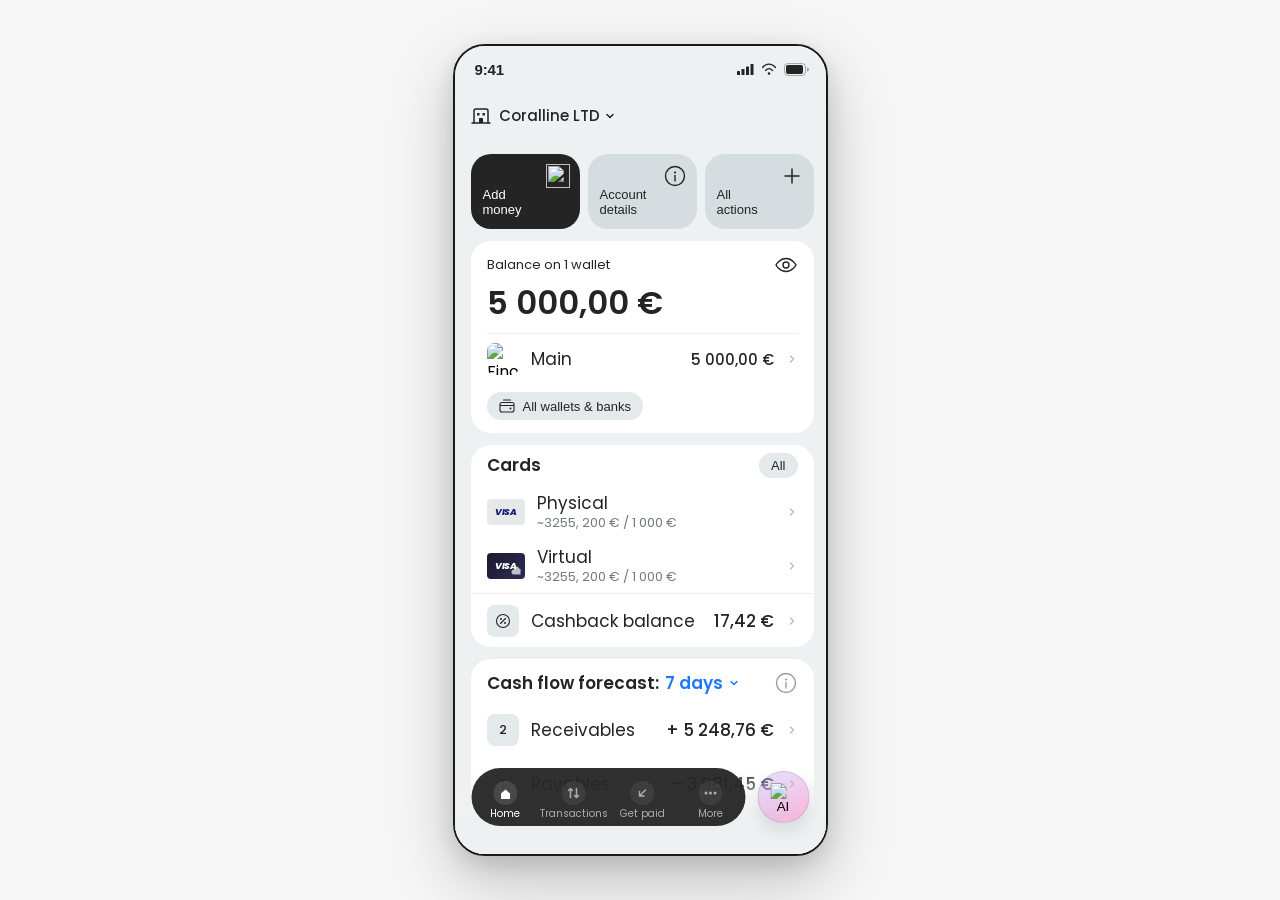
==== commit b692adb6: "upd-border" ====
--- a/index.html
+++ b/index.html
@@ -9,11 +9,26 @@
     *, *::before, *::after { box-sizing: border-box; margin: 0; padding: 0; }
 
     body {
-      background: #d8dde0;
+      background: #F6F6F6;
       display: flex;
       justify-content: center;
+      align-items: center;
       min-height: 100vh;
       font-family: 'Poppins', sans-serif;
+    }
+
+    /* ── Device frame ─────────────────────────────────────────── */
+    .device-frame {
+      width: 375px;
+      height: 812px;
+      border-radius: 32px;
+      border: 2px solid #1a1a1a;
+      box-shadow: 0 24px 64px rgba(0,0,0,0.22), 0 8px 24px rgba(0,0,0,0.12);
+      overflow: hidden;
+      position: relative;
+      flex-shrink: 0;
+      /* Contains all position:fixed children inside the frame */
+      transform: translateZ(0);
     }
 
     /* ── Screen shell ─────────────────────────────────────────── */
@@ -23,6 +38,13 @@
       min-height: 100vh;
       position: relative;
       overflow-x: hidden;
+    }
+
+    /* Inside the frame the screen fills and scrolls internally */
+    .device-frame .screen {
+      min-height: unset;
+      height: 812px;
+      overflow-y: auto;
     }
 
     /* ── Status bar ───────────────────────────────────────────── */
@@ -679,6 +701,7 @@
   </style>
 </head>
 <body>
+<div class="device-frame">
 <div class="screen">
 
   <!-- STATUS BAR -->
@@ -1236,6 +1259,7 @@
   </div><!-- /co-overlay -->
 
 </div><!-- /screen -->
+</div><!-- /device-frame -->
 
 <script src="js/app-context.js"></script>
 <script>
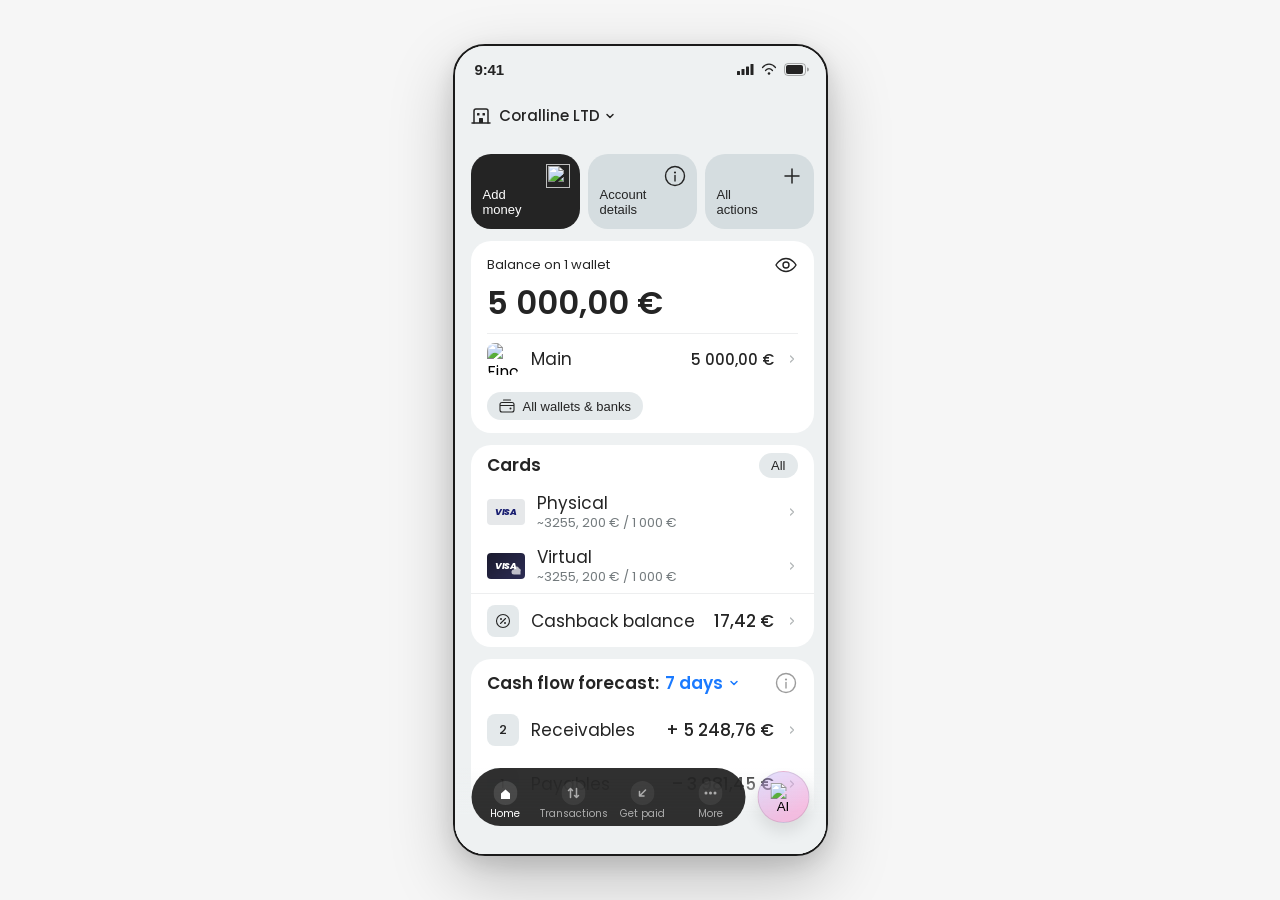
==== commit 5afbf6d6: "upd-button" ====
--- a/index.html
+++ b/index.html
@@ -7,6 +7,8 @@
   <link href="https://fonts.googleapis.com/css2?family=Poppins:wght@400;500;600&display=swap" rel="stylesheet">
   <style>
     *, *::before, *::after { box-sizing: border-box; margin: 0; padding: 0; }
+    @view-transition { navigation: auto; }
+    ::view-transition-group(ai-btn) { animation-duration: 300ms; animation-timing-function: ease-in-out; }
 
     body {
       background: #F6F6F6;
@@ -489,6 +491,7 @@
       align-items: center;
       justify-content: center;
       flex-shrink: 0;
+      view-transition-name: ai-btn;
     }
     .ai-btn img { width: 26px; height: 29px; }
 
@@ -673,15 +676,17 @@
 
     /* ── AI floating button (cards overlay) ──── */
     .co-ai-float {
-      position: fixed; right: calc(50% - 375px/2 + 16px); bottom: 40px;
+      position: fixed; right: calc(50% - 375px/2 + 20px); bottom: 32px;
       z-index: 210;
-      width: 48px; height: 48px; border-radius: 24px;
-      background: linear-gradient(140deg, #a98ef2 0%, #fe42b4 100%);
-      border: none; cursor: pointer; box-shadow: 0 4px 16px rgba(169, 142, 242, 0.35);
+      width: 52px; height: 52px; border-radius: 50%;
+      background: linear-gradient(150deg, rgba(169,142,242,0.3) 12%, rgba(254,66,180,0.3) 78%);
+      border: 1px solid rgba(0,0,0,0.1); cursor: pointer;
+      box-shadow: 0 9px 16px rgba(0,0,0,0.09);
       display: flex; align-items: center; justify-content: center;
       opacity: 0; pointer-events: none;
       transition: opacity 200ms ease;
     }
+    .co-ai-float img { width: 26px; height: 29px; }
     .co-overlay.is-open .co-ai-float { opacity: 1; pointer-events: all; }
     .co-ai-float:active { transform: scale(0.95); }
 
@@ -1251,9 +1256,7 @@
 
     <!-- AI floating action button -->
     <button class="co-ai-float" id="co-ai-float" aria-label="Open AI assistant">
-      <svg width="24" height="24" viewBox="0 0 24 24" fill="none">
-        <path d="M20 2H4c-1.1 0-2 .9-2 2v18l4-4h14c1.1 0 2-.9 2-2V4c0-1.1-.9-2-2-2z" fill="rgba(255,255,255,0.95)"/>
-      </svg>
+      <img src="https://www.figma.com/api/mcp/asset/6a6616f9-99bc-4d7c-b430-ea83c80bec83" alt="AI assistant">
     </button>
 
   </div><!-- /co-overlay -->
@@ -1306,6 +1309,7 @@
     window.location.href = 'ai.html';
   });
 })();
+
 </script>
 
 <script>
@@ -1398,5 +1402,38 @@
   initCardsOverlay();
 })();
 </script>
+
+<script>
+/* ── AI-btn shared-element: FLIP fallback for browsers without View Transitions ── */
+(function () {
+  var KEY = 'finom_ai_flip';
+  function capture() {
+    var b = document.querySelector('.ai-btn'); if (!b) return;
+    var r = b.getBoundingClientRect();
+    try { sessionStorage.setItem(KEY, JSON.stringify({ t: r.top, l: r.left, w: r.width, h: r.height })); } catch (e) {}
+  }
+  function animate() {
+    if ('startViewTransition' in document) return;
+    var d; try { d = JSON.parse(sessionStorage.getItem(KEY) || 'null'); sessionStorage.removeItem(KEY); } catch (e) { return; }
+    if (!d) return;
+    var b = document.querySelector('.ai-btn'); if (!b) return;
+    var p = b.getBoundingClientRect();
+    var dx = d.l - p.left, dy = d.t - p.top, sx = d.w / p.width, sy = d.h / p.height;
+    if (Math.abs(dx) < 1 && Math.abs(dy) < 1 && Math.abs(sx - 1) < 0.01) return;
+    b.style.willChange = 'transform'; b.style.transition = 'none'; b.style.transformOrigin = 'top left';
+    b.style.transform = 'translate(' + dx + 'px,' + dy + 'px) scale(' + sx + ',' + sy + ')';
+    void b.getBoundingClientRect();
+    requestAnimationFrame(function () { requestAnimationFrame(function () {
+      b.style.transition = 'transform 300ms ease-in-out'; b.style.transform = 'none';
+      b.addEventListener('transitionend', function () {
+        b.style.willChange = b.style.transition = b.style.transformOrigin = b.style.transform = '';
+      }, { once: true });
+    }); });
+  }
+  animate();
+  var b = document.querySelector('.ai-btn');
+  if (b) b.addEventListener('click', capture, true);
+})();
+</script>
 </body>
 </html>
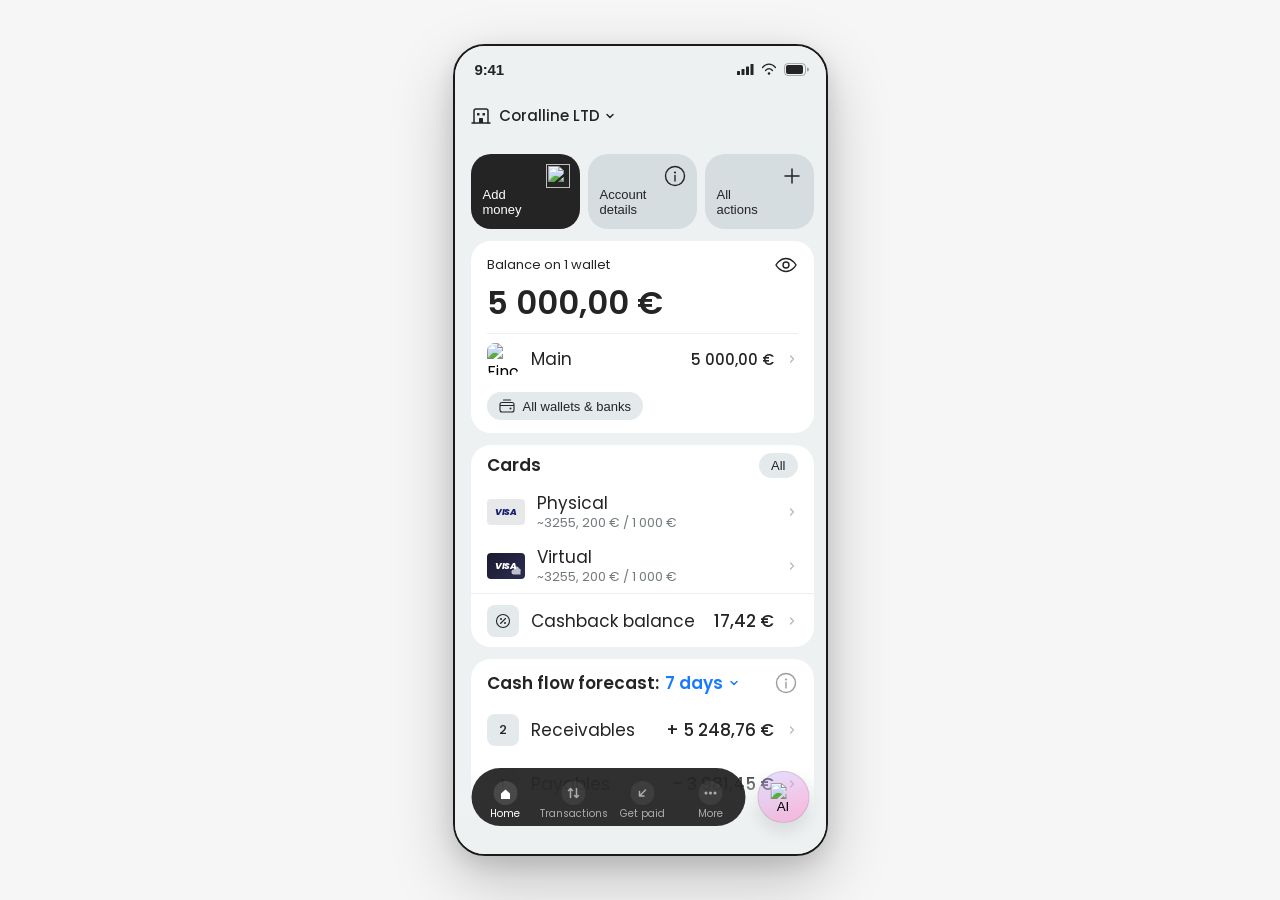
==== commit 67b91457: "card-animation" ====
--- a/index.html
+++ b/index.html
@@ -499,43 +499,54 @@
        CARDS OVERLAY
        ═══════════════════════════════════════════ */
 
-    /* Root — initially hidden */
+    /* Root — positioning context */
     .co-overlay {
       position: fixed; inset: 0; z-index: 200;
-      pointer-events: none; opacity: 0;
-      transition: opacity 200ms ease;
-    }
-    .co-overlay.is-open { pointer-events: all; opacity: 1; }
-
-    /* Dimmed backdrop */
+      pointer-events: none;
+    }
+    .co-overlay.is-open { pointer-events: all; }
+
+    /* Dimmed backdrop — opacity only, no transform */
     .co-backdrop {
-      position: absolute; inset: 0;
-      background: rgba(0, 0, 0, 0.45); cursor: pointer;
-    }
-
-    /* Peek card behind the sheet (visible in the gap at top) */
+      position: fixed; inset: 0;
+      background: rgba(0, 0, 0, 0.4);
+      cursor: pointer;
+      opacity: 0;
+      transition: opacity 300ms cubic-bezier(0.2, 0.8, 0.2, 1);
+    }
+    .co-overlay.is-open .co-backdrop { opacity: 1; }
+
+    /* Peek card behind the sheet */
     .co-peek-card {
-      position: absolute; top: 32px; left: 50%;
+      position: fixed; top: 32px; left: 50%;
       width: 351px; height: 40px;
-      transform: translateX(-50%) translateY(100%);
       background: #d8dbdd;
       border-radius: 20px 20px 0 0;
-      transition: transform 220ms cubic-bezier(0.4, 0, 0.2, 1);
-      z-index: 0;
-    }
-    .co-overlay.is-open .co-peek-card { transform: translateX(-50%) translateY(0); }
-
-    /* Sheet (375 px, starts below status bar with rounded top) */
+      z-index: 201;
+      will-change: transform;
+      backface-visibility: hidden;
+      transform: translateX(-50%) translate3d(0, 100vh, 0);
+      transition: transform 300ms cubic-bezier(0.2, 0.8, 0.2, 1);
+    }
+    .co-overlay.is-open .co-peek-card {
+      transform: translateX(-50%) translate3d(0, 0, 0);
+    }
+
+    /* Sheet — single surface slide up */
     .co-sheet {
-      position: absolute; top: 42px; bottom: 0; left: 50%;
+      position: fixed; top: 42px; bottom: 0; left: 50%;
       width: 375px; background: #eef1f2;
       border-radius: 20px 20px 0 0;
       display: flex; flex-direction: column;
-      transform: translateX(-50%) translateY(100%);
-      transition: transform 220ms cubic-bezier(0.4, 0, 0.2, 1);
-      overflow: hidden; z-index: 1;
-    }
-    .co-overlay.is-open .co-sheet { transform: translateX(-50%) translateY(0); }
+      overflow: hidden; z-index: 202;
+      will-change: transform;
+      backface-visibility: hidden;
+      transform: translateX(-50%) translate3d(0, 100vh, 0);
+      transition: transform 300ms cubic-bezier(0.2, 0.8, 0.2, 1);
+    }
+    .co-overlay.is-open .co-sheet {
+      transform: translateX(-50%) translate3d(0, 0, 0);
+    }
 
     /* Close-button row */
     .co-header {
@@ -1321,6 +1332,7 @@
   var sheet    = document.getElementById('co-sheet');
   var backdrop = document.getElementById('co-backdrop');
   var closeBtn = document.getElementById('co-close-btn');
+  var screen   = document.querySelector('.screen');
 
   /* Focusable elements inside the sheet */
   var FOCUSABLE = 'button, [href], input, select, textarea, [tabindex]:not([tabindex="-1"])';
@@ -1330,16 +1342,23 @@
     lastFocused = document.activeElement;
     overlay.classList.add('is-open');
     overlay.setAttribute('aria-hidden', 'false');
-    document.body.style.overflow = 'hidden';
-    /* Focus the sheet so screen readers announce the dialog */
-    setTimeout(function () { sheet.focus(); }, 50);
+    /* Focus the sheet for screen readers — guard scroll position.
+       Never touch .screen overflow or body overflow. */
+    var pos = screen.scrollTop;
+    setTimeout(function () {
+      sheet.focus({ preventScroll: true });
+      screen.scrollTop = pos;
+    }, 50);
   }
 
   function closeCardsOverlay() {
     overlay.classList.remove('is-open');
     overlay.setAttribute('aria-hidden', 'true');
-    document.body.style.overflow = '';
-    if (lastFocused) lastFocused.focus();
+    if (lastFocused) {
+      var pos = screen.scrollTop;
+      lastFocused.focus({ preventScroll: true });
+      screen.scrollTop = pos;
+    }
   }
 
   /* Focus trap */
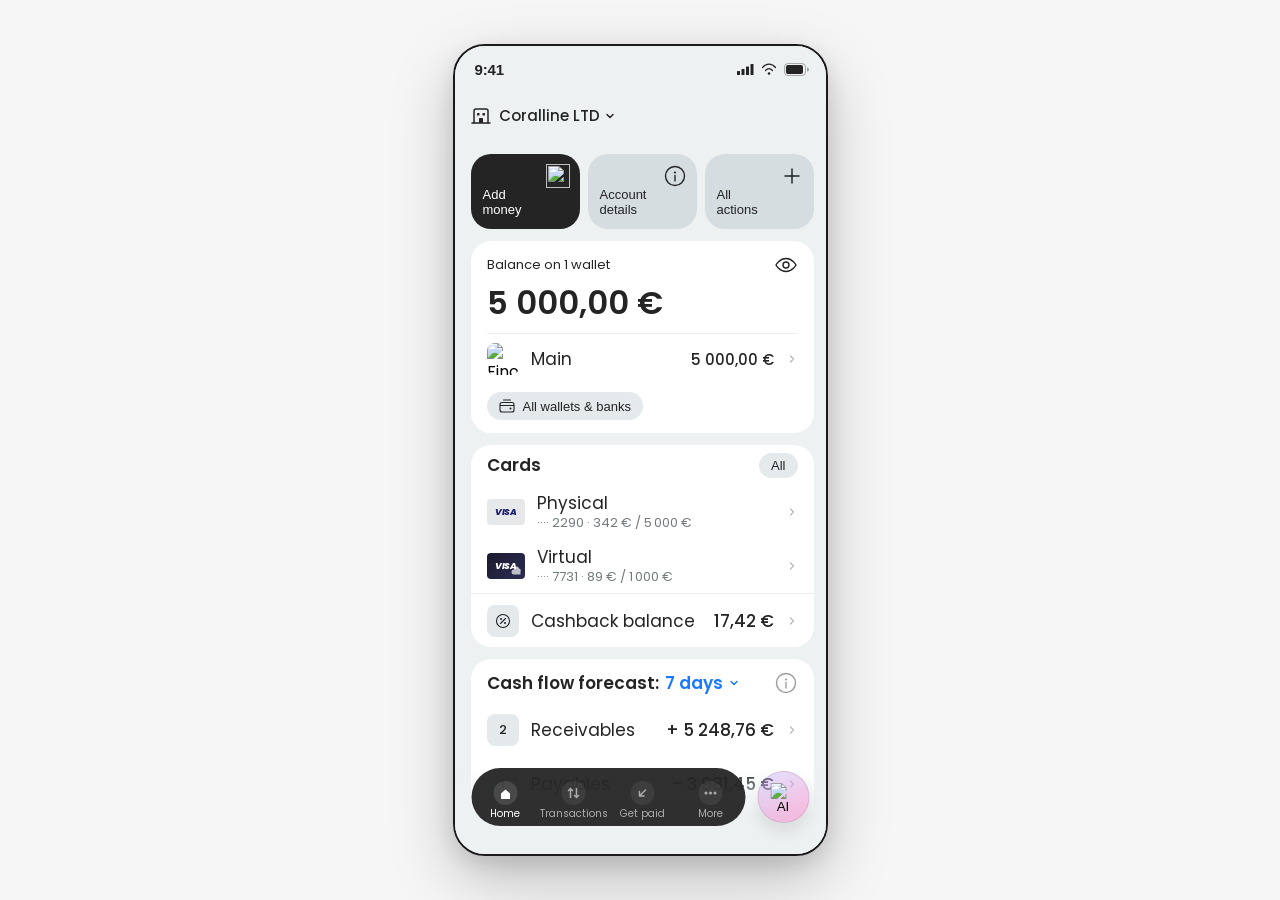
==== commit 1e0a105e: "cards-upgrade" ====
--- a/index.html
+++ b/index.html
@@ -714,6 +714,42 @@
     /* Make dashboard card rows look tappable */
     .card-row { cursor: pointer; }
     .card-row:active { background: rgba(37, 78, 92, 0.04); }
+
+    /* ── Prime card variant ──────────────────── */
+    .co-overlay.co-prime .co-peek-card { background: #3a3a3e; }
+
+    .co-card--prime {
+      background: linear-gradient(135deg, #2a2a2e 0%, #3a3a40 100%) !important;
+      border-color: rgba(255,255,255,0.1) !important;
+    }
+    .co-card--prime::before {
+      background: radial-gradient(circle at top right, rgba(254,66,180,0.15) 0%, transparent 70%) !important;
+    }
+    .co-card--prime::after { background: none !important; }
+    .co-card--prime .co-card__brand { color: #fff; }
+    .co-card--prime .co-card__label { color: rgba(255,255,255,0.7); }
+    .co-card--prime .co-card__number { color: rgba(255,255,255,0.7); }
+    .co-card--prime .co-card__visa { color: rgba(255,255,255,0.8); }
+
+    .co-card__prime-badge {
+      background: rgba(254,66,180,0.25); border-radius: 6px;
+      padding: 2px 8px; font-size: 10px; font-weight: 600;
+      color: #fe42b4; letter-spacing: 0.5px;
+    }
+
+    .co-benefit-icon--prime { background: rgba(254,66,180,0.1) !important; }
+
+    /* ── Virtual card overlay variant ───────────── */
+    .co-card--virtual {
+      background: linear-gradient(135deg, #1a1a2e 0%, #2c2c54 100%) !important;
+      border-color: rgba(255,255,255,0.1) !important;
+    }
+    .co-card--virtual::before { background: none !important; }
+    .co-card--virtual::after  { background: none !important; }
+    .co-card--virtual .co-card__brand  { color: rgba(255,255,255,0.9); }
+    .co-card--virtual .co-card__label  { color: rgba(255,255,255,0.7); }
+    .co-card--virtual .co-card__number { color: rgba(255,255,255,0.7); }
+    .co-card--virtual .co-card__visa   { color: rgba(255,255,255,0.8); }
   </style>
 </head>
 <body>
@@ -840,13 +876,13 @@
       </div>
 
       <!-- Physical -->
-      <div class="card-row">
+      <div class="card-row" data-card="physical">
         <div class="card-thumb physical">
           <span class="card-visa">VISA</span>
         </div>
         <div class="card-info">
           <div class="card-name">Physical</div>
-          <div class="card-sub">~3255, 200 € / 1 000 €</div>
+          <div class="card-sub">···· 2290 &nbsp;· 342 € / 5 000 €</div>
         </div>
         <svg class="chev" width="12" height="12" viewBox="0 0 12 12" fill="none">
           <path d="M4.5 3L7.5 6L4.5 9" stroke="rgba(36,47,51,0.35)" stroke-width="1.2" stroke-linecap="round" stroke-linejoin="round"/>
@@ -854,7 +890,7 @@
       </div>
 
       <!-- Virtual -->
-      <div class="card-row">
+      <div class="card-row" data-card="virtual">
         <div class="card-thumb virtual">
           <span class="card-visa">VISA</span>
           <svg class="cloud-badge" viewBox="0 0 12 9" fill="none">
@@ -863,7 +899,7 @@
         </div>
         <div class="card-info">
           <div class="card-name">Virtual</div>
-          <div class="card-sub">~3255, 200 € / 1 000 €</div>
+          <div class="card-sub">···· 7731 &nbsp;· 89 € / 1 000 €</div>
         </div>
         <svg class="chev" width="12" height="12" viewBox="0 0 12 12" fill="none">
           <path d="M4.5 3L7.5 6L4.5 9" stroke="rgba(36,47,51,0.35)" stroke-width="1.2" stroke-linecap="round" stroke-linejoin="round"/>
@@ -1295,8 +1331,8 @@
   var cards = [];
   document.querySelectorAll('.card-row').forEach(function (row) {
     var name = (row.querySelector('.card-name') || {}).textContent || '';
-    var sub = (row.querySelector('.card-sub') || {}).textContent || '';
-    var match = sub.match(/~(\d+)/);
+    var sub  = (row.querySelector('.card-sub') || {}).textContent || '';
+    var match = sub.match(/(\d{4})/);
     cards.push({ type: name, lastFour: match ? match[1] : '', detail: sub });
   });
   if (cards.length) ctx.cards = cards;
@@ -1325,7 +1361,7 @@
 
 <script>
 /* ───────────────────────────────────────────────
-   CARDS OVERLAY — open / close / accessibility
+   CARDS OVERLAY — open / close / per-card data
    ─────────────────────────────────────────────── */
 (function () {
   var overlay  = document.getElementById('cards-overlay');
@@ -1333,17 +1369,167 @@
   var backdrop = document.getElementById('co-backdrop');
   var closeBtn = document.getElementById('co-close-btn');
   var screen   = document.querySelector('.screen');
-
-  /* Focusable elements inside the sheet */
   var FOCUSABLE = 'button, [href], input, select, textarea, [tabindex]:not([tabindex="-1"])';
   var lastFocused = null;
 
-  function openCardsOverlay() {
+  var CHEVRON = '<svg width="12" height="12" viewBox="0 0 12 12" fill="none"><path d="M4.5 3L7.5 6L4.5 9" stroke="rgba(36,47,51,0.35)" stroke-width="1.2" stroke-linecap="round" stroke-linejoin="round"/></svg>';
+
+  /* ── Per-card mock data ──────────────────────── */
+  var CARD_DATA = {
+    physical: {
+      number:        '\u00b7\u00b7\u00b7\u00b7 2290\u00a0\u00a012/27',
+      lastFour:      '2290',
+      label:         'Physical',
+      isVirtual:     false,
+      cardholder:    'ANTONIO LA MURA',
+      linkedBalance: '5\u202f000,00 \u20ac',
+      limits: [
+        { label: 'Payment limit',    value: '342 \u20ac',        total: '5\u202f000 \u20ac', pct: 6.84 },
+        { label: 'Withdrawal limit', value: '8\u202f000 \u20ac', total: '5\u202f000 \u20ac', pct: 100  }
+      ],
+      isPrimeable: true
+    },
+    virtual: {
+      number:        '\u00b7\u00b7\u00b7\u00b7 7731\u00a0\u00a009/26',
+      lastFour:      '7731',
+      label:         'Virtual',
+      isVirtual:     true,
+      cardholder:    'ROSAMOND ANDERSON',
+      linkedBalance: '1\u202f000,00 \u20ac',
+      limits: [
+        { label: 'Payment limit',    value: '89 \u20ac', total: '1\u202f000 \u20ac', pct: 8.9 },
+        { label: 'Withdrawal limit', value: '0 \u20ac',  total: '500 \u20ac',        pct: 0   }
+      ],
+      isPrimeable: false
+    }
+  };
+
+  /* Sync dashboard card-sub from the same CARD_DATA so both share one source */
+  document.querySelectorAll('.card-row[data-card]').forEach(function (row) {
+    var d = CARD_DATA[row.dataset.card];
+    if (!d) return;
+    var subEl = row.querySelector('.card-sub');
+    if (subEl) subEl.textContent = '\u00b7\u00b7\u00b7\u00b7 ' + d.lastFour + '\u00a0\u00b7 ' + d.limits[0].value + ' / ' + d.limits[0].total;
+  });
+
+  /* ── Populate overlay for a given card ──────── */
+  function populateOverlay(cardType) {
+    var data    = CARD_DATA[cardType] || CARD_DATA.physical;
+    var isPrime = (cardType === 'physical' && sessionStorage.getItem('finom_prime_upgraded') === 'true');
+
+    /* Card visual */
+    var cardEl   = overlay.querySelector('.co-card');
+    var numEl    = overlay.querySelector('.co-card__number');
+    var labelEl  = overlay.querySelector('.co-card__label');
+    var labelRow = overlay.querySelector('.co-card__label-row');
+    if (numEl)   numEl.textContent   = data.number;
+    if (labelEl) labelEl.textContent = data.label;
+
+    if (cardEl) {
+      cardEl.classList.remove('co-card--prime', 'co-card--virtual');
+      if (data.isVirtual) cardEl.classList.add('co-card--virtual');
+    }
+    overlay.classList.remove('co-prime');
+
+    /* Remove any leftover Prime badge */
+    var existingBadge = labelRow ? labelRow.querySelector('.co-card__prime-badge') : null;
+    if (existingBadge) existingBadge.remove();
+
+    /* Apply Prime styling when upgraded */
+    if (isPrime) {
+      overlay.classList.add('co-prime');
+      if (cardEl) cardEl.classList.add('co-card--prime');
+      if (labelRow) {
+        var badge = document.createElement('span');
+        badge.className = 'co-card__prime-badge';
+        badge.textContent = 'PRIME';
+        labelRow.appendChild(badge);
+      }
+    }
+
+    /* Cardholder & linked account */
+    var rowSubs = overlay.querySelectorAll('.co-row-sub');
+    if (rowSubs[0]) rowSubs[0].textContent = data.cardholder;
+    if (rowSubs[1]) rowSubs[1].textContent = data.linkedBalance;
+
+    /* Limits — rebuild from scratch */
+    var limSection = overlay.querySelector('#co-limits-title').closest('.co-section');
+    limSection.querySelectorAll('.co-limit-item').forEach(function (el) { el.remove(); });
+    var limits = data.limits;
+    limits.forEach(function (lim) {
+      var item = document.createElement('div');
+      item.className = 'co-limit-item';
+      item.innerHTML =
+        '<span class="co-limit-label">' + lim.label + '</span>' +
+        '<div class="co-limit-value">' + lim.value + ' <span class="co-limit-total">/ ' + lim.total + '</span></div>' +
+        '<div class="co-progress"><div class="co-progress__fill" style="width:' + lim.pct + '%"></div></div>';
+      limSection.appendChild(item);
+    });
+
+    /* Benefits — rebuild from scratch */
+    var benefitsHeadline = overlay.querySelector('.co-benefits-headline');
+    if (benefitsHeadline) {
+      var section = benefitsHeadline.parentElement;
+      var titleEl = benefitsHeadline.querySelector('.co-benefits-title');
+      section.querySelectorAll('.co-row, .co-promo-section').forEach(function (el) { el.remove(); });
+
+      if (isPrime) {
+        titleEl.textContent = 'Prime benefits';
+        [
+          { icon: '<svg width="16" height="16" viewBox="0 0 16 16" fill="none"><path d="M8 1.5l1.8 3.7L14 5.8l-3 2.8.7 4.1L8 10.9l-3.7 1.8.7-4.1-3-2.8 4.2-.6L8 1.5z" stroke="#fe42b4" stroke-width="1.1" stroke-linejoin="round" fill="none"/></svg>', text: '1% cashback on all card payments' },
+          { icon: '<svg width="16" height="16" viewBox="0 0 16 16" fill="none"><circle cx="8" cy="8" r="5.5" stroke="#fe42b4" stroke-width="1.1" fill="none"/><path d="M4.5 8h7M8 4.5v7" stroke="#fe42b4" stroke-width="1.1" stroke-linecap="round"/></svg>', text: 'Zero FX fees up to \u20ac20,000\u00a0/\u00a0mo' },
+          { icon: '<svg width="16" height="16" viewBox="0 0 16 16" fill="none"><path d="M3 11c0-2.8 2.2-5 5-5s5 2.2 5 5" stroke="#fe42b4" stroke-width="1.1" stroke-linecap="round" fill="none"/><circle cx="8" cy="11.5" r="1" fill="#fe42b4"/><path d="M5 4l1.5 1.5M11 4l-1.5 1.5" stroke="#fe42b4" stroke-width="1.1" stroke-linecap="round"/></svg>', text: '2 lounge visits per quarter' },
+          { icon: '<svg width="16" height="16" viewBox="0 0 16 16" fill="none"><rect x="4" y="2" width="8" height="12" rx="1.5" stroke="#fe42b4" stroke-width="1.1" fill="none"/><path d="M6.5 11h3" stroke="#fe42b4" stroke-width="1.1" stroke-linecap="round"/></svg>', text: 'Monthly eSIM data (1\u00a0GB)' }
+        ].forEach(function (b) {
+          var row = document.createElement('div');
+          row.className = 'co-row';
+          row.innerHTML = '<div class="co-icon-block co-benefit-icon--prime">' + b.icon + '</div><span class="co-row-title">' + b.text + '</span>' + CHEVRON;
+          section.appendChild(row);
+        });
+
+      } else if (data.isPrimeable) {
+        /* Physical, not yet Prime — standard benefits + upgrade promo */
+        titleEl.textContent = 'Card benefits';
+        [
+          { icon: '<svg width="16" height="16" viewBox="0 0 16 16" fill="none"><circle cx="8" cy="8" r="6.5" stroke="#242424" stroke-width="1.1" fill="none"/><path d="M5.5 10.5l5-5" stroke="#242424" stroke-width="1.1" stroke-linecap="round"/><circle cx="6" cy="6" r="1" fill="#242424"/><circle cx="10" cy="10" r="1" fill="#242424"/></svg>', text: 'Cashback' },
+          { icon: '<svg width="16" height="16" viewBox="0 0 16 16" fill="none"><path d="M8 1.5l1.6 4.6 4.9.4-3.7 3.2 1.2 4.8L8 12.2l-4 2.3 1.2-4.8-3.7-3.2 4.9-.4L8 1.5z" stroke="#242424" stroke-width="1.1" stroke-linejoin="round" fill="none"/></svg>', text: 'Special offers' }
+        ].forEach(function (b) {
+          var row = document.createElement('div');
+          row.className = 'co-row';
+          row.innerHTML = '<div class="co-icon-block">' + b.icon + '</div><span class="co-row-title">' + b.text + '</span>' + CHEVRON;
+          section.appendChild(row);
+        });
+        var promo = document.createElement('div');
+        promo.className = 'co-promo-section';
+        promo.innerHTML =
+          '<div class="co-row"><div class="co-icon-block"><svg width="16" height="16" viewBox="0 0 16 16" fill="none"><rect x="2.5" y="7.5" width="11" height="7" rx="1.5" stroke="#242424" stroke-width="1.1" fill="none"/><path d="M5.5 7.5V5a2.5 2.5 0 015 0v2.5" stroke="#242424" stroke-width="1.1" stroke-linecap="round"/><circle cx="8" cy="11" r="1" fill="#242424"/></svg></div><div class="co-row-text"><span class="co-row-title">Higher limits</span><span class="co-row-sub">Get up to \u20ac1K cashback and no FX fees</span></div>' + CHEVRON + '</div>' +
+          '<div class="co-row"><div class="co-icon-block"><svg width="16" height="16" viewBox="0 0 16 16" fill="none"><circle cx="8" cy="8" r="6.5" stroke="#242424" stroke-width="1.1" fill="none"/><path d="M1.5 8h13M8 1.5C6 1.5 4.5 4.5 4.5 8S6 14.5 8 14.5 11.5 11.5 11.5 8 10 1.5 8 1.5z" stroke="#242424" stroke-width="1.1" fill="none"/></svg></div><div class="co-row-text"><span class="co-row-title">Travel perks</span><span class="co-row-sub">Free business lounges, eSIMs and Fast Track</span></div>' + CHEVRON + '</div>' +
+          '<div class="co-cta-wrap"><button class="co-cta-btn">Explore Prime benefits</button></div>';
+        section.appendChild(promo);
+
+      } else {
+        /* Virtual card — standard benefits, no Prime promo */
+        titleEl.textContent = 'Card benefits';
+        [
+          { icon: '<svg width="16" height="16" viewBox="0 0 16 16" fill="none"><circle cx="8" cy="8" r="6.5" stroke="#242424" stroke-width="1.1" fill="none"/><path d="M5.5 10.5l5-5" stroke="#242424" stroke-width="1.1" stroke-linecap="round"/><circle cx="6" cy="6" r="1" fill="#242424"/><circle cx="10" cy="10" r="1" fill="#242424"/></svg>', text: 'Cashback' },
+          { icon: '<svg width="16" height="16" viewBox="0 0 16 16" fill="none"><path d="M8 1.5l1.6 4.6 4.9.4-3.7 3.2 1.2 4.8L8 12.2l-4 2.3 1.2-4.8-3.7-3.2 4.9-.4L8 1.5z" stroke="#242424" stroke-width="1.1" stroke-linejoin="round" fill="none"/></svg>', text: 'Special offers' },
+          { icon: '<svg width="16" height="16" viewBox="0 0 16 16" fill="none"><circle cx="8" cy="8" r="6.5" stroke="#242424" stroke-width="1.1" fill="none"/><path d="M1.5 8h13M8 1.5C6 1.5 4.5 4.5 4.5 8S6 14.5 8 14.5 11.5 11.5 11.5 8 10 1.5 8 1.5z" stroke="#242424" stroke-width="1.1" fill="none"/></svg>', text: 'Online payments' }
+        ].forEach(function (b) {
+          var row = document.createElement('div');
+          row.className = 'co-row';
+          row.innerHTML = '<div class="co-icon-block">' + b.icon + '</div><span class="co-row-title">' + b.text + '</span>' + CHEVRON;
+          section.appendChild(row);
+        });
+      }
+    }
+  }
+
+  /* ── Open / Close ────────────────────────────── */
+  function openCardsOverlay(cardType) {
+    populateOverlay(cardType || 'physical');
     lastFocused = document.activeElement;
     overlay.classList.add('is-open');
     overlay.setAttribute('aria-hidden', 'false');
-    /* Focus the sheet for screen readers — guard scroll position.
-       Never touch .screen overflow or body overflow. */
     var pos = screen.scrollTop;
     setTimeout(function () {
       sheet.focus({ preventScroll: true });
@@ -1361,64 +1547,41 @@
     }
   }
 
-  /* Focus trap */
+  /* ── Focus trap ──────────────────────────────── */
   function trapFocus(e) {
     if (!overlay.classList.contains('is-open')) return;
     var focusable = Array.prototype.slice.call(sheet.querySelectorAll(FOCUSABLE));
     if (!focusable.length) return;
-    var first = focusable[0];
-    var last  = focusable[focusable.length - 1];
+    var first = focusable[0], last = focusable[focusable.length - 1];
     if (e.key === 'Tab') {
-      if (e.shiftKey) {
-        if (document.activeElement === first) { e.preventDefault(); last.focus(); }
-      } else {
-        if (document.activeElement === last)  { e.preventDefault(); first.focus(); }
-      }
+      if (e.shiftKey) { if (document.activeElement === first) { e.preventDefault(); last.focus(); } }
+      else            { if (document.activeElement === last)  { e.preventDefault(); first.focus(); } }
     }
   }
+
+  /* ── Wire listeners ──────────────────────────── */
+  backdrop.addEventListener('click', closeCardsOverlay);
+  closeBtn.addEventListener('click', closeCardsOverlay);
+  document.addEventListener('keydown', function (e) {
+    if (e.key === 'Escape') closeCardsOverlay();
+    trapFocus(e);
+  });
+
+  /* Each card-row carries data-card="physical"|"virtual" */
+  document.querySelectorAll('.card-row').forEach(function (row) {
+    var cardType = row.dataset.card || 'physical';
+    row.setAttribute('role', 'button');
+    row.setAttribute('tabindex', '0');
+    row.addEventListener('click', function () { openCardsOverlay(cardType); });
+    row.addEventListener('keydown', function (e) {
+      if (e.key === 'Enter' || e.key === ' ') { e.preventDefault(); openCardsOverlay(cardType); }
+    });
+  });
 
   var aiFloat = document.getElementById('co-ai-float');
   var aiChip  = document.querySelector('.co-ai-chip');
-
-  function initCardsOverlay() {
-    /* Close on backdrop click */
-    backdrop.addEventListener('click', closeCardsOverlay);
-
-    /* Close button */
-    closeBtn.addEventListener('click', closeCardsOverlay);
-
-    /* Close on Escape */
-    document.addEventListener('keydown', function (e) {
-      if (e.key === 'Escape') closeCardsOverlay();
-      trapFocus(e);
-    });
-
-    /* Open when tapping a card row in the Cards widget */
-    document.querySelectorAll('.card-row').forEach(function (row) {
-      row.setAttribute('role', 'button');
-      row.setAttribute('tabindex', '0');
-      row.addEventListener('click', openCardsOverlay);
-      row.addEventListener('keydown', function (e) {
-        if (e.key === 'Enter' || e.key === ' ') { e.preventDefault(); openCardsOverlay(); }
-      });
-    });
-
-    /* AI floating button → navigate to AI page */
-    if (aiFloat) {
-      aiFloat.addEventListener('click', function () {
-        window.location.href = 'ai.html';
-      });
-    }
-
-    /* AI chip in Limits section → navigate to AI page */
-    if (aiChip) {
-      aiChip.addEventListener('click', function () {
-        window.location.href = 'ai.html';
-      });
-    }
-  }
-
-  initCardsOverlay();
+  if (aiFloat) aiFloat.addEventListener('click', function () { window.location.href = 'ai.html'; });
+  if (aiChip)  aiChip.addEventListener('click',  function () { window.location.href = 'ai.html'; });
 })();
 </script>
 
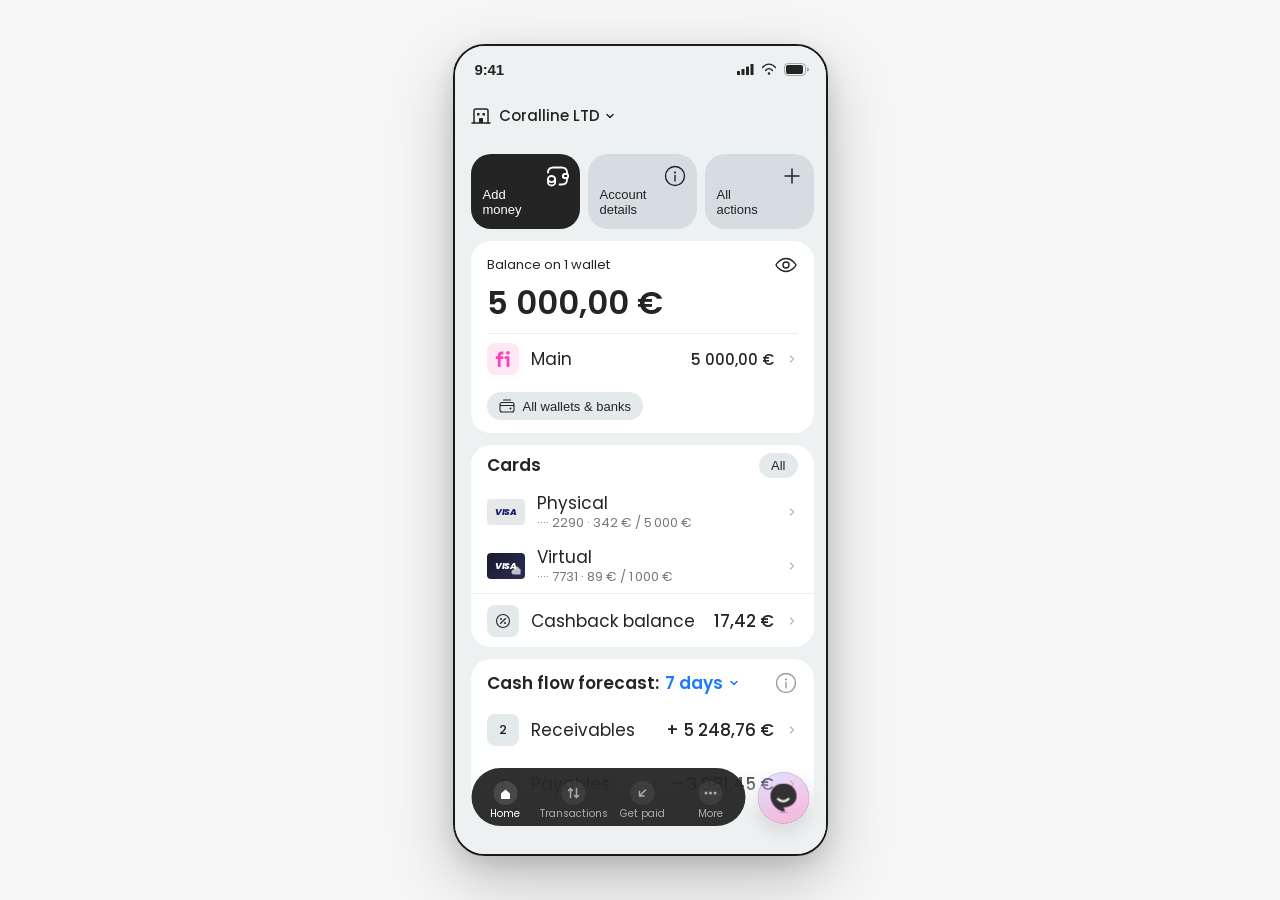
==== commit eecf7483: "assistant-icon" ====
--- a/index.html
+++ b/index.html
@@ -5,6 +5,7 @@
   <meta name="viewport" content="width=375, initial-scale=1.0, maximum-scale=1.0">
   <title>Finom – Dashboard</title>
   <link href="https://fonts.googleapis.com/css2?family=Poppins:wght@400;500;600&display=swap" rel="stylesheet">
+  <link rel="stylesheet" href="css/ai-icon.css">
   <style>
     *, *::before, *::after { box-sizing: border-box; margin: 0; padding: 0; }
     @view-transition { navigation: auto; }
@@ -479,21 +480,7 @@
       line-height: 10px;
     }
     .tab.active .tab-label { color: #fff; }
-    .ai-btn {
-      width: 52px;
-      height: 52px;
-      border-radius: 50%;
-      background: linear-gradient(150deg, rgba(169,142,242,0.3) 12%, rgba(254,66,180,0.3) 78%);
-      border: 1px solid rgba(0,0,0,0.1);
-      box-shadow: 0 9px 16px rgba(0,0,0,0.09);
-      cursor: pointer;
-      display: flex;
-      align-items: center;
-      justify-content: center;
-      flex-shrink: 0;
-      view-transition-name: ai-btn;
-    }
-    .ai-btn img { width: 26px; height: 29px; }
+    /* .ai-btn styles live in css/ai-icon.css */
 
     /* ═══════════════════════════════════════════
        CARDS OVERLAY
@@ -686,20 +673,12 @@
     .co-cta-btn:active { opacity: 0.85; }
 
     /* ── AI floating button (cards overlay) ──── */
+    /* Visual rules (.ai-float) live in css/ai-icon.css */
     .co-ai-float {
       position: fixed; right: calc(50% - 375px/2 + 20px); bottom: 32px;
       z-index: 210;
-      width: 52px; height: 52px; border-radius: 50%;
-      background: linear-gradient(150deg, rgba(169,142,242,0.3) 12%, rgba(254,66,180,0.3) 78%);
-      border: 1px solid rgba(0,0,0,0.1); cursor: pointer;
-      box-shadow: 0 9px 16px rgba(0,0,0,0.09);
-      display: flex; align-items: center; justify-content: center;
-      opacity: 0; pointer-events: none;
-      transition: opacity 200ms ease;
-    }
-    .co-ai-float img { width: 26px; height: 29px; }
+    }
     .co-overlay.is-open .co-ai-float { opacity: 1; pointer-events: all; }
-    .co-ai-float:active { transform: scale(0.95); }
 
     /* ── Home indicator bar ────────────────────── */
     .co-home-indicator {
@@ -810,7 +789,12 @@
       <button class="qa-btn dark">
         <span class="qa-label">Add<br>money</span>
         <div class="qa-icon">
-          <img src="https://www.figma.com/api/mcp/asset/cbada27a-53e3-4324-b520-b8fc43538e78" alt="" width="24" height="24">
+          <svg width="24" height="24" viewBox="0 0 24 24" fill="none" xmlns="http://www.w3.org/2000/svg">
+              <path d="M2 15.6437V18.3803C2 20.1003 3.61002 21.4903 5.58002 21.4903C7.55002 21.4903 9.15002 20.1003 9.15002 18.3803V15.3711" stroke="white" stroke-width="1.8" stroke-linecap="round" stroke-linejoin="round"/>
+              <path d="M9.15997 15.1C9.15997 15.6 9.01997 16.06 8.77997 16.46C8.18997 17.43 6.97996 18.04 5.57996 18.04C4.17996 18.04 2.96994 17.42 2.37994 16.46C2.13994 16.06 2 15.6 2 15.1C2 14.24 2.39998 13.47 3.03998 12.91C3.68998 12.34 4.57995 12 5.56995 12C6.55995 12 7.44998 12.35 8.09998 12.91C8.75998 13.46 9.15997 14.24 9.15997 15.1Z" stroke="white" stroke-width="1.8" stroke-linecap="round" stroke-linejoin="round"/>
+              <path d="M22 10.9702V13.0302C22 13.5802 21.56 14.0302 21 14.0502H19.0399C17.9599 14.0502 16.97 13.2602 16.88 12.1802C16.82 11.5502 17.0599 10.9602 17.4799 10.5502C17.8499 10.1702 18.36 9.9502 18.92 9.9502H21C21.56 9.9702 22 10.4202 22 10.9702Z" stroke="white" stroke-width="1.8" stroke-linecap="round" stroke-linejoin="round"/>
+              <path d="M2 8.5C2 5.78 3.64 3.88 6.19 3.56C6.45 3.52 6.72 3.5 7 3.5H16C16.26 3.5 16.51 3.50999 16.75 3.54999C19.33 3.84999 21 5.76 21 8.5V9.95001H18.92C18.36 9.95001 17.85 10.17 17.48 10.55C17.06 10.96 16.82 11.55 16.88 12.18C16.97 13.26 17.96 14.05 19.04 14.05H21V15.5C21 18.5 19 20.5 16 20.5H13.5" stroke="white" stroke-width="1.8" stroke-linecap="round" stroke-linejoin="round"/>
+            </svg>
         </div>
       </button>
       <button class="qa-btn light">
@@ -848,7 +832,11 @@
       </div>
       <div class="row-divider"></div>
       <div class="wallet-row">
-        <img class="finom-logo" src="https://www.figma.com/api/mcp/asset/4c84f745-b916-41ed-b7e9-ba9eabcc8ef0" alt="Finom">
+        <svg width="32" height="32" viewBox="0 0 32 32" fill="none" xmlns="http://www.w3.org/2000/svg" style="flex-shrink:0;border-radius:8px;overflow:hidden;">
+          <rect width="32" height="32" rx="8" fill="white"/>
+          <path d="M0 0H32V32H0V0Z" fill="#FE42B4" fill-opacity="0.12"/>
+          <path d="M16.3997 11.3979H14.6965C14.465 11.3993 14.2618 11.4687 14.0852 11.5923C13.9087 11.7159 13.7677 11.8922 13.6858 12.0942C13.6308 12.2297 13.5999 12.3759 13.5999 12.5366V13.1997H16.3997V16.0005H13.5999V24.0005H10.8V16.0005H8.80005V13.1997H10.8V12.5366C10.7989 11.6847 11.0522 10.8801 11.4807 10.2222C11.9092 9.56306 12.5145 9.04109 13.2307 8.72607C13.7079 8.51605 14.2352 8.39992 14.7815 8.3999H16.3997V11.3979ZM22.3811 24.0005H19.5999V16.0005H17.5999V13.1997H22.3811V24.0005ZM21.01 8.00049C22.0508 8.00049 22.8 8.78818 22.8 9.78955C22.7998 10.7907 22.0306 11.6001 21.01 11.6001C19.9894 11.6001 19.2007 10.8126 19.2004 9.78955C19.2004 8.7882 19.9692 8.00053 21.01 8.00049Z" fill="#FE42B4"/>
+        </svg>
         <span class="wallet-name">Main</span>
         <span class="wallet-balance">5 000,00 €</span>
         <svg class="chev" width="12" height="12" viewBox="0 0 12 12" fill="none">
@@ -1047,8 +1035,8 @@
       </div>
 
       <!-- AI button -->
-      <button class="ai-btn">
-        <img src="https://www.figma.com/api/mcp/asset/6a6616f9-99bc-4d7c-b430-ea83c80bec83" alt="AI assistant">
+      <button class="ai-btn" data-ai-icon aria-label="Open AI assistant">
+        <img src="Button.svg" alt="">
       </button>
     </div>
   </div>
@@ -1302,8 +1290,8 @@
     </div><!-- /co-sheet -->
 
     <!-- AI floating action button -->
-    <button class="co-ai-float" id="co-ai-float" aria-label="Open AI assistant">
-      <img src="https://www.figma.com/api/mcp/asset/6a6616f9-99bc-4d7c-b430-ea83c80bec83" alt="AI assistant">
+    <button class="co-ai-float ai-float" id="co-ai-float" data-ai-icon aria-label="Open AI assistant">
+      <img src="Button.svg" alt="">
     </button>
 
   </div><!-- /co-overlay -->
@@ -1311,6 +1299,7 @@
 </div><!-- /screen -->
 </div><!-- /device-frame -->
 
+<script src="js/ai-icon.js"></script>
 <script src="js/app-context.js"></script>
 <script>
 (function () {
--- a/css/ai-icon.css
+++ b/css/ai-icon.css
@@ -0,0 +1,93 @@
+/* ══════════════════════════════════════════════════════════════
+   AI Icon — unified component styles
+   All AI icon button variants (tab-bar, overlay float, ghost)
+   share this stylesheet.  Page-specific positioning (fixed,
+   bottom, right, z-index, opacity, transition) lives in each
+   page's embedded <style> block so this file stays generic.
+   ══════════════════════════════════════════════════════════════ */
+
+/* ── Base: shared by every variant ───────────────────────── */
+[data-ai-icon] {
+  position: relative;
+  overflow: visible;
+  background: none;
+  border: none;
+  box-shadow: none;
+  cursor: pointer;
+  padding: 0;
+  display: flex;
+  align-items: center;
+  justify-content: center;
+}
+
+/* The Button.svg is 84×84 with its own gradient circle + shadow.
+   The visible circle is 52 px wide, centred inside the 84 px canvas.
+   Displaying at 84×84 and centring it over the 52×52 hit-area means
+   the circle aligns exactly while the shadow overflows naturally. */
+[data-ai-icon] > img {
+  position: absolute;
+  top: 50%;
+  left: 50%;
+  transform: translate(-50%, -50%);
+  width: 84px;
+  height: 84px;
+  pointer-events: none;
+}
+
+/* ── Badge ────────────────────────────────────────────────── */
+.ai-icon__badge {
+  position: absolute;
+  top: -2px;
+  right: -2px;
+  min-width: 20px;
+  height: 20px;
+  border-radius: 10px;
+  background: #fe42b4;
+  color: #fff;
+  font-size: 12px;
+  font-weight: 600;
+  display: flex;
+  align-items: center;
+  justify-content: center;
+  padding: 0 5px;
+  line-height: 1;
+  pointer-events: none;
+  z-index: 1;
+}
+
+/* ── Tab-bar variant (.ai-btn) ────────────────────────────── */
+.ai-btn {
+  width: 52px;
+  height: 52px;
+  flex-shrink: 0;
+  transform: translateY(10px);
+  view-transition-name: ai-btn;
+}
+
+/* ── Ghost placeholder used in ai.html for view-transition ── */
+/* Matches the tab-bar transform so the shared-element animation
+   starts/ends at the same visual position as .ai-btn. */
+.ai-btn-ghost {
+  position: fixed;
+  bottom: 32px;
+  right: 20px;
+  width: 52px;
+  height: 52px;
+  pointer-events: none;
+  opacity: 0;
+  transform: translateY(10px);
+  view-transition-name: ai-btn;
+}
+
+/* ── Overlay floating variant (.ai-float) ─────────────────── */
+/* Positional rules (fixed, right, bottom, z-index) are kept
+   per-page.  Only the shared visual rules live here. */
+.ai-float {
+  width: 52px;
+  height: 52px;
+  border-radius: 50%;
+  opacity: 0;
+  pointer-events: none;
+  transition: opacity 200ms ease;
+}
+.ai-float:active { transform: scale(0.95); }
